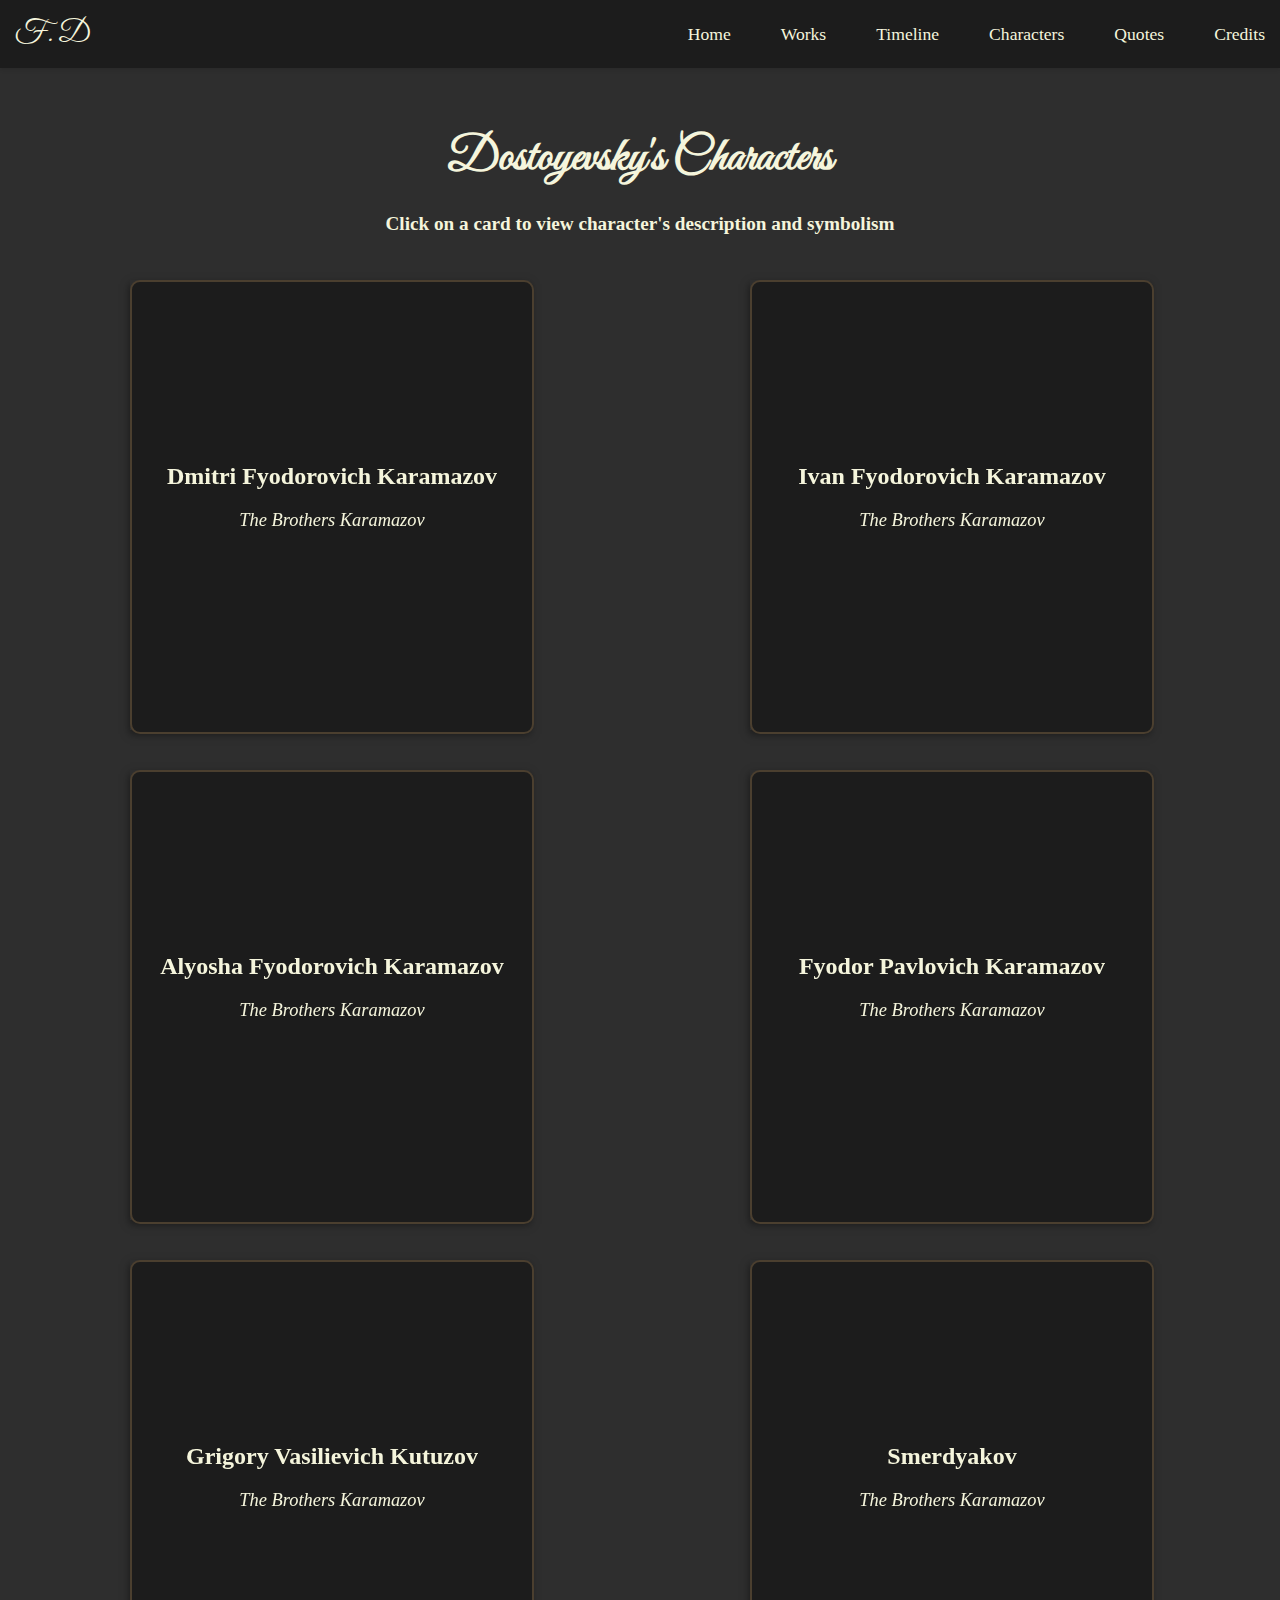
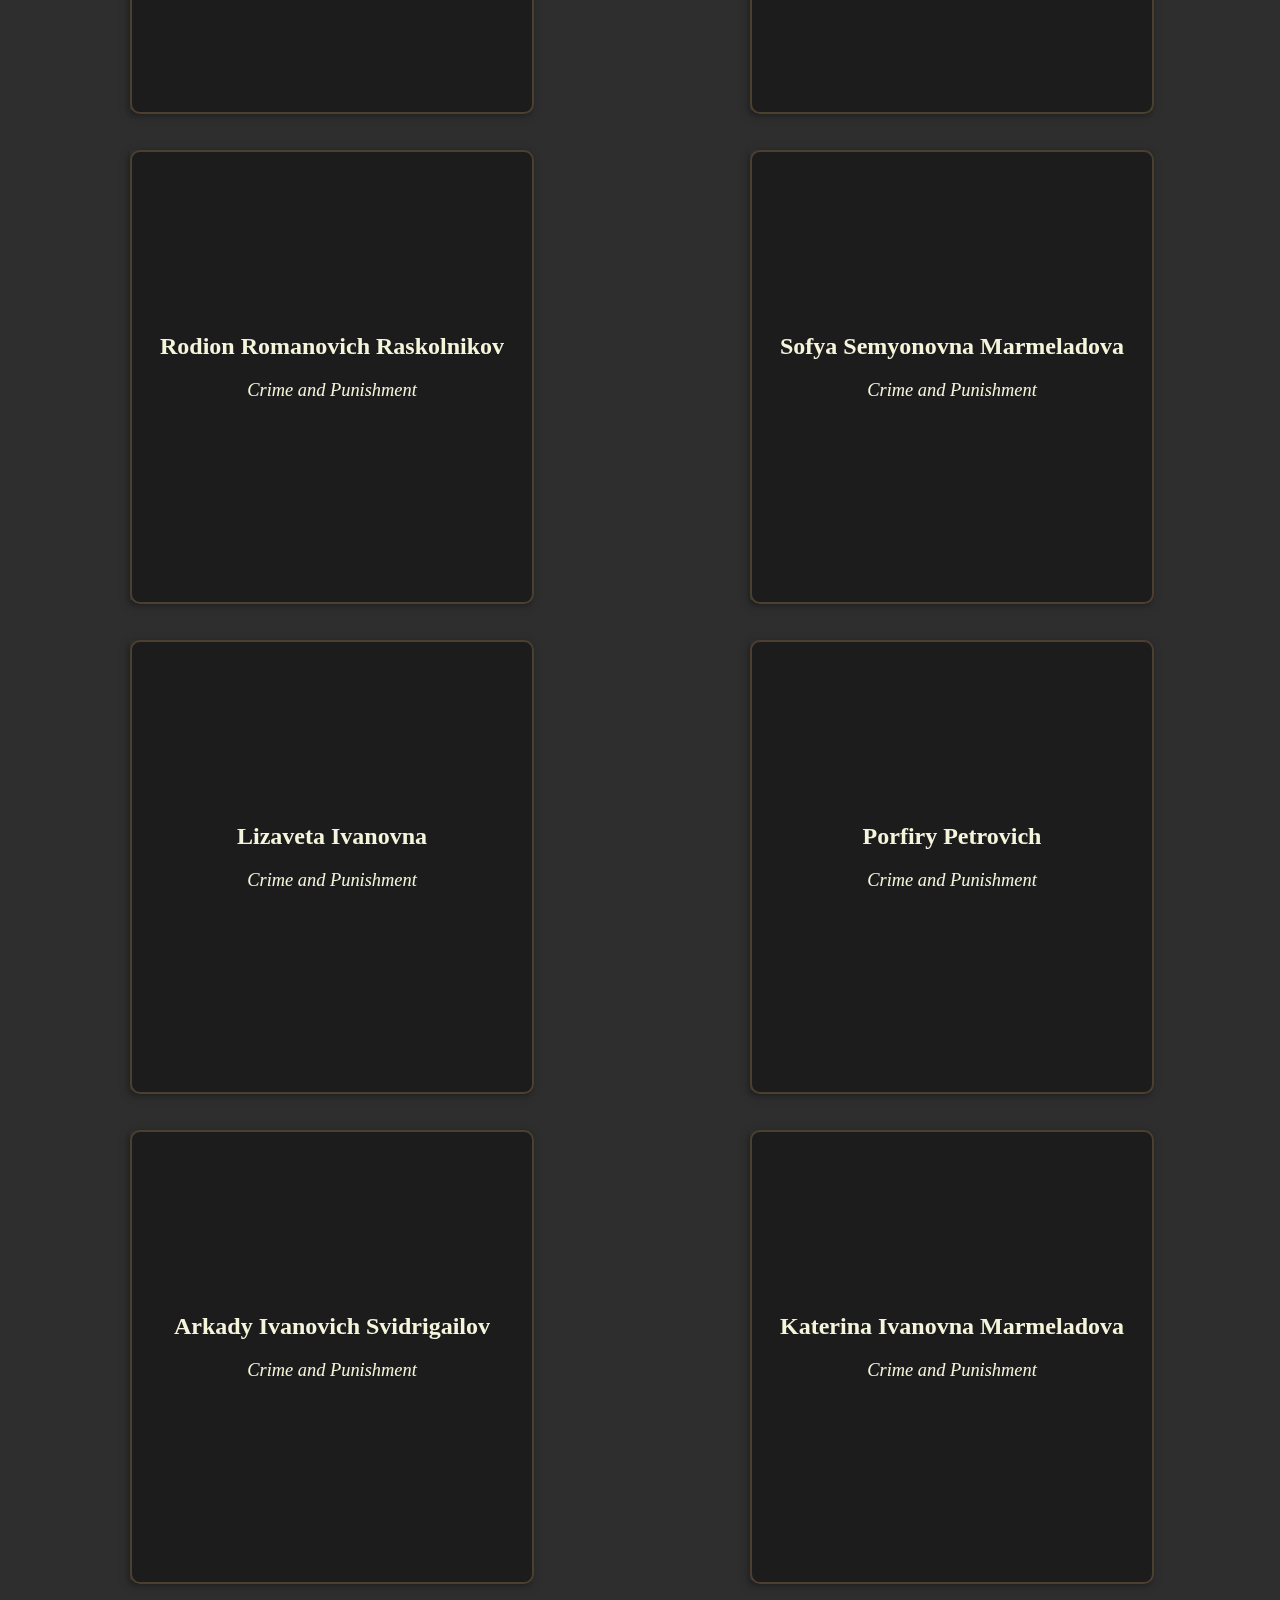
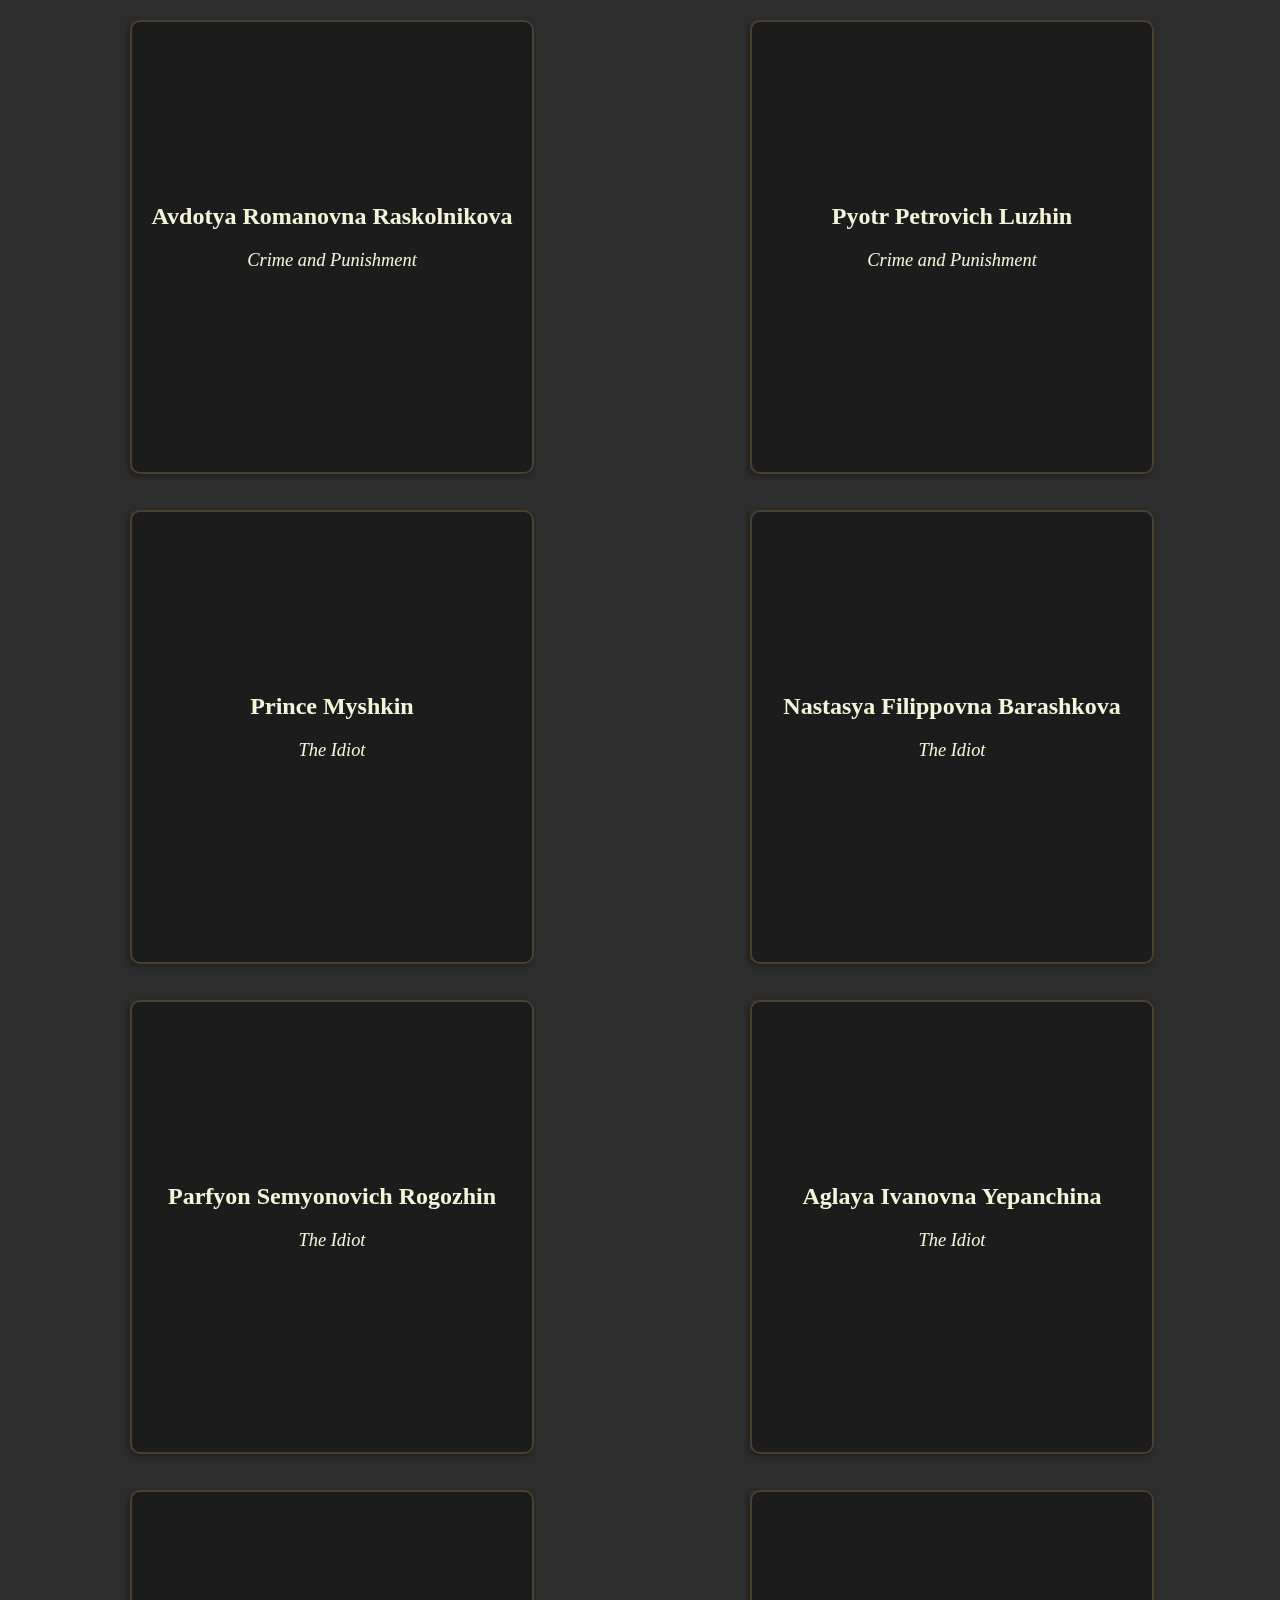
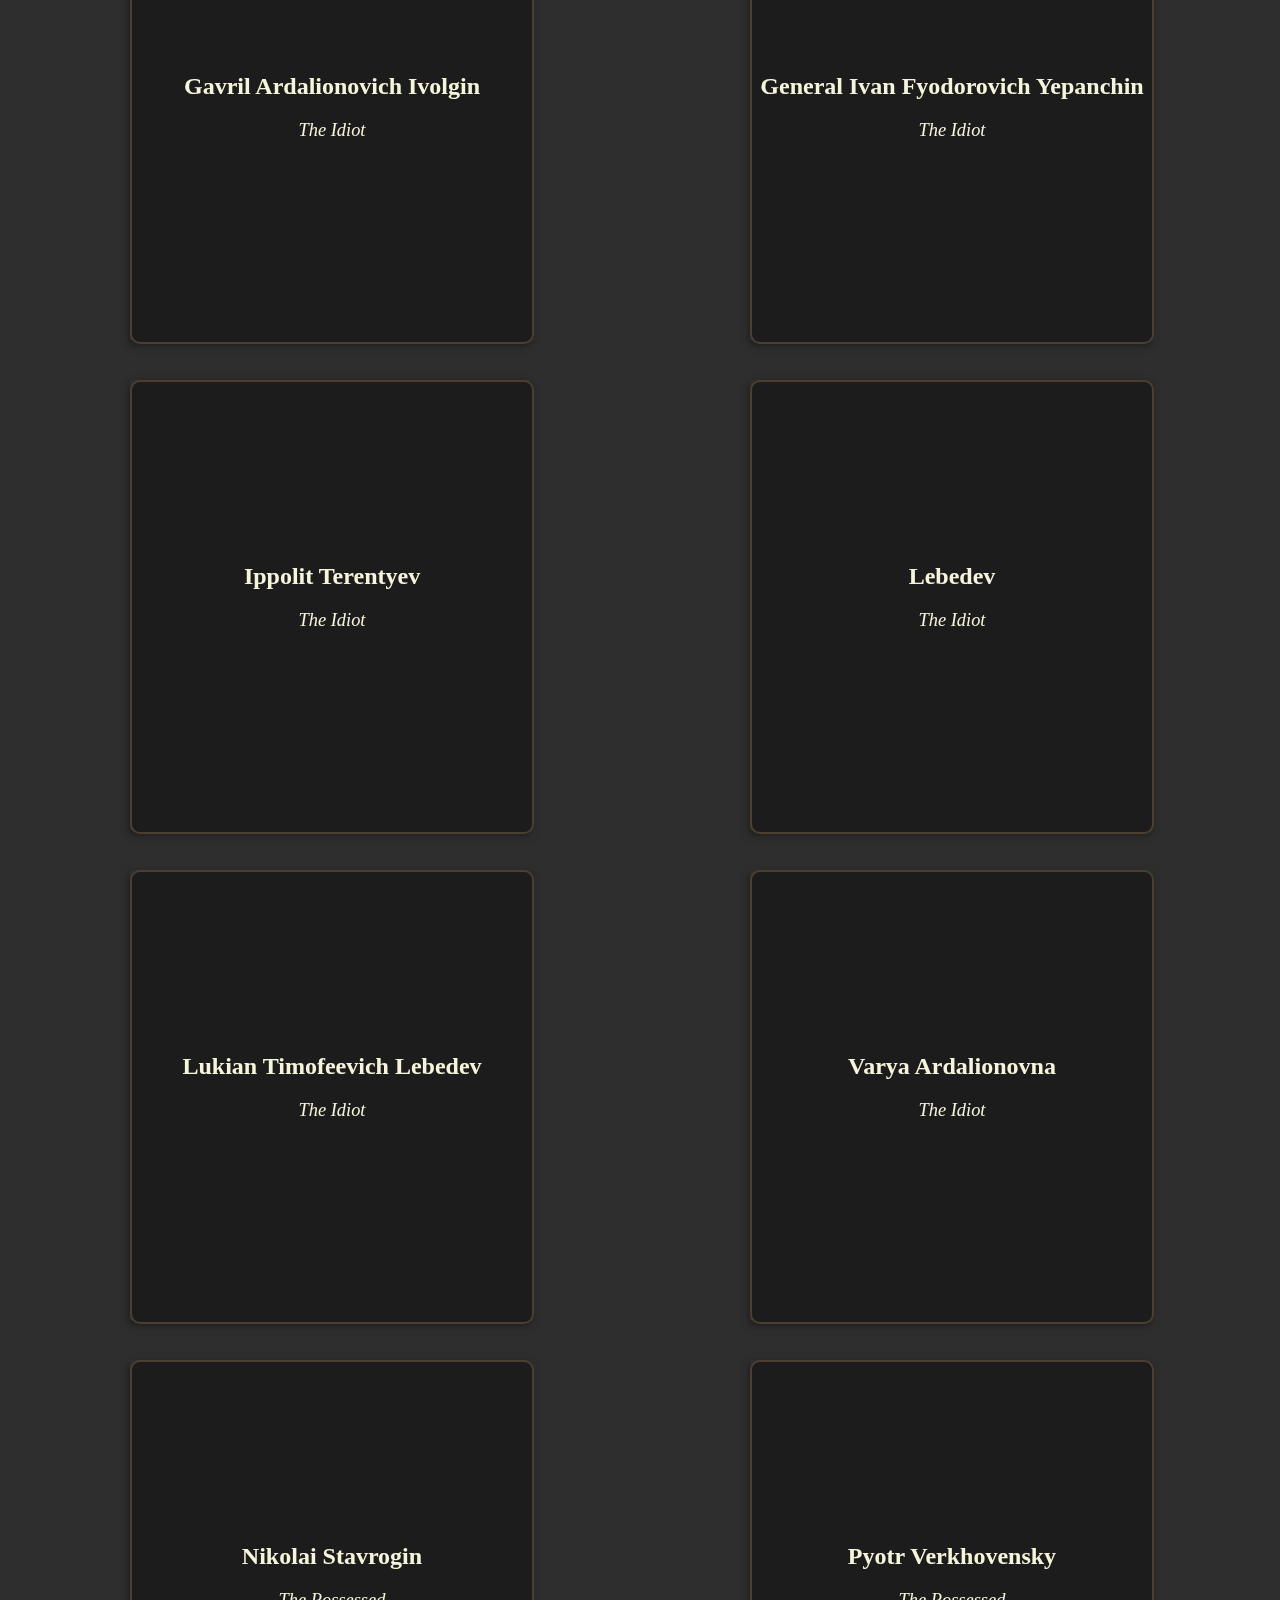
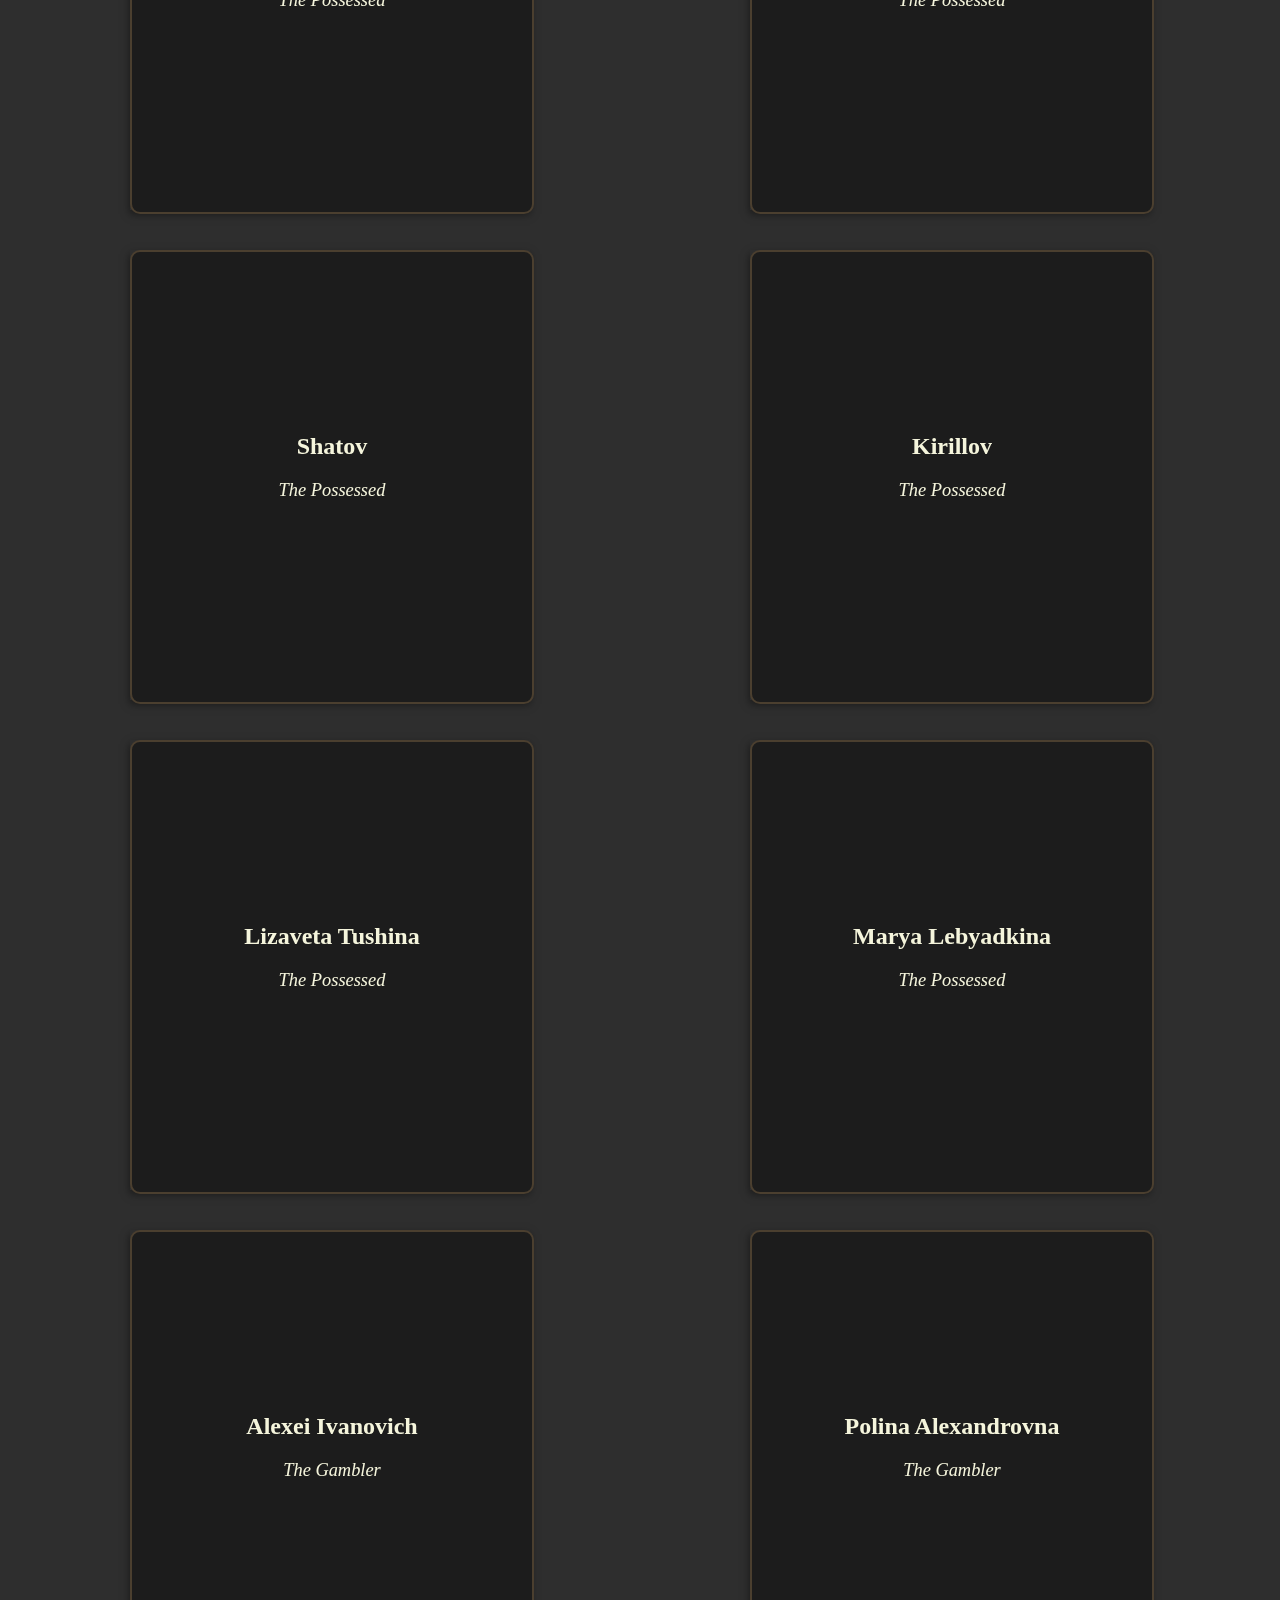
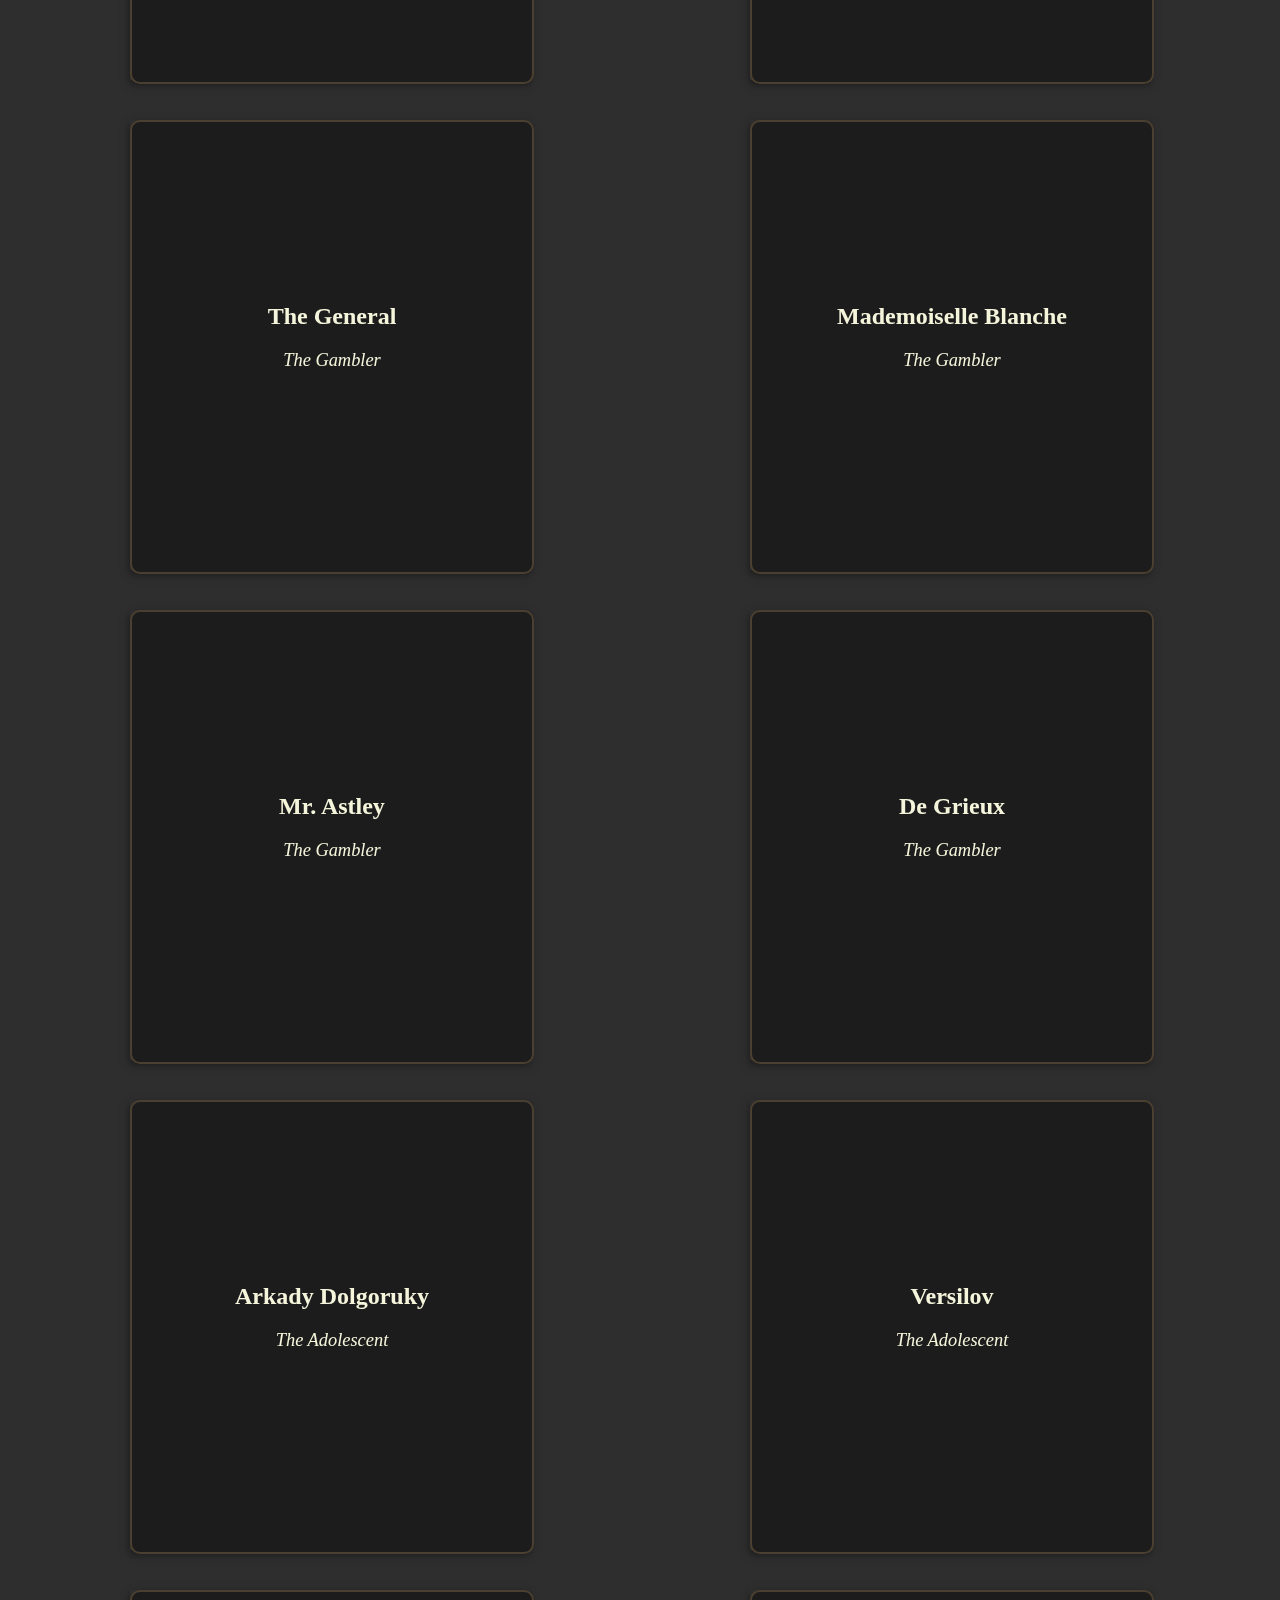
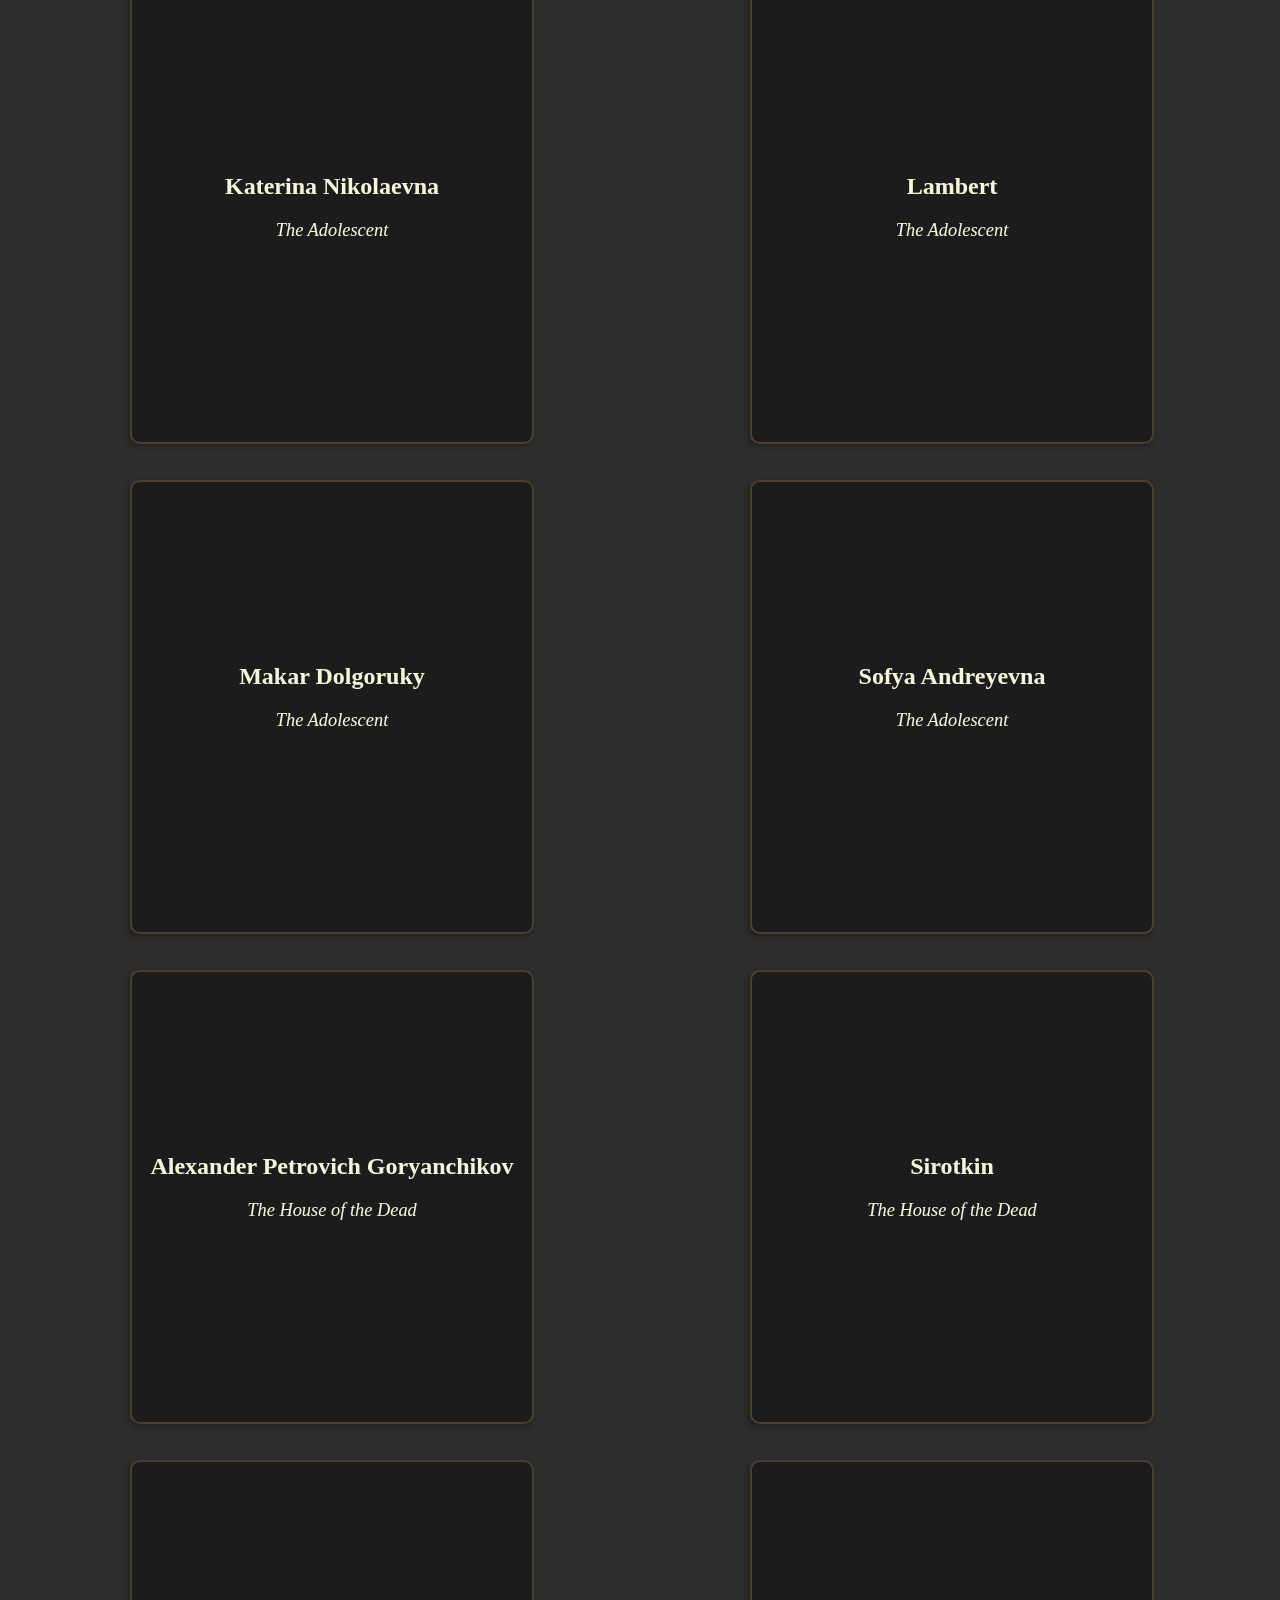
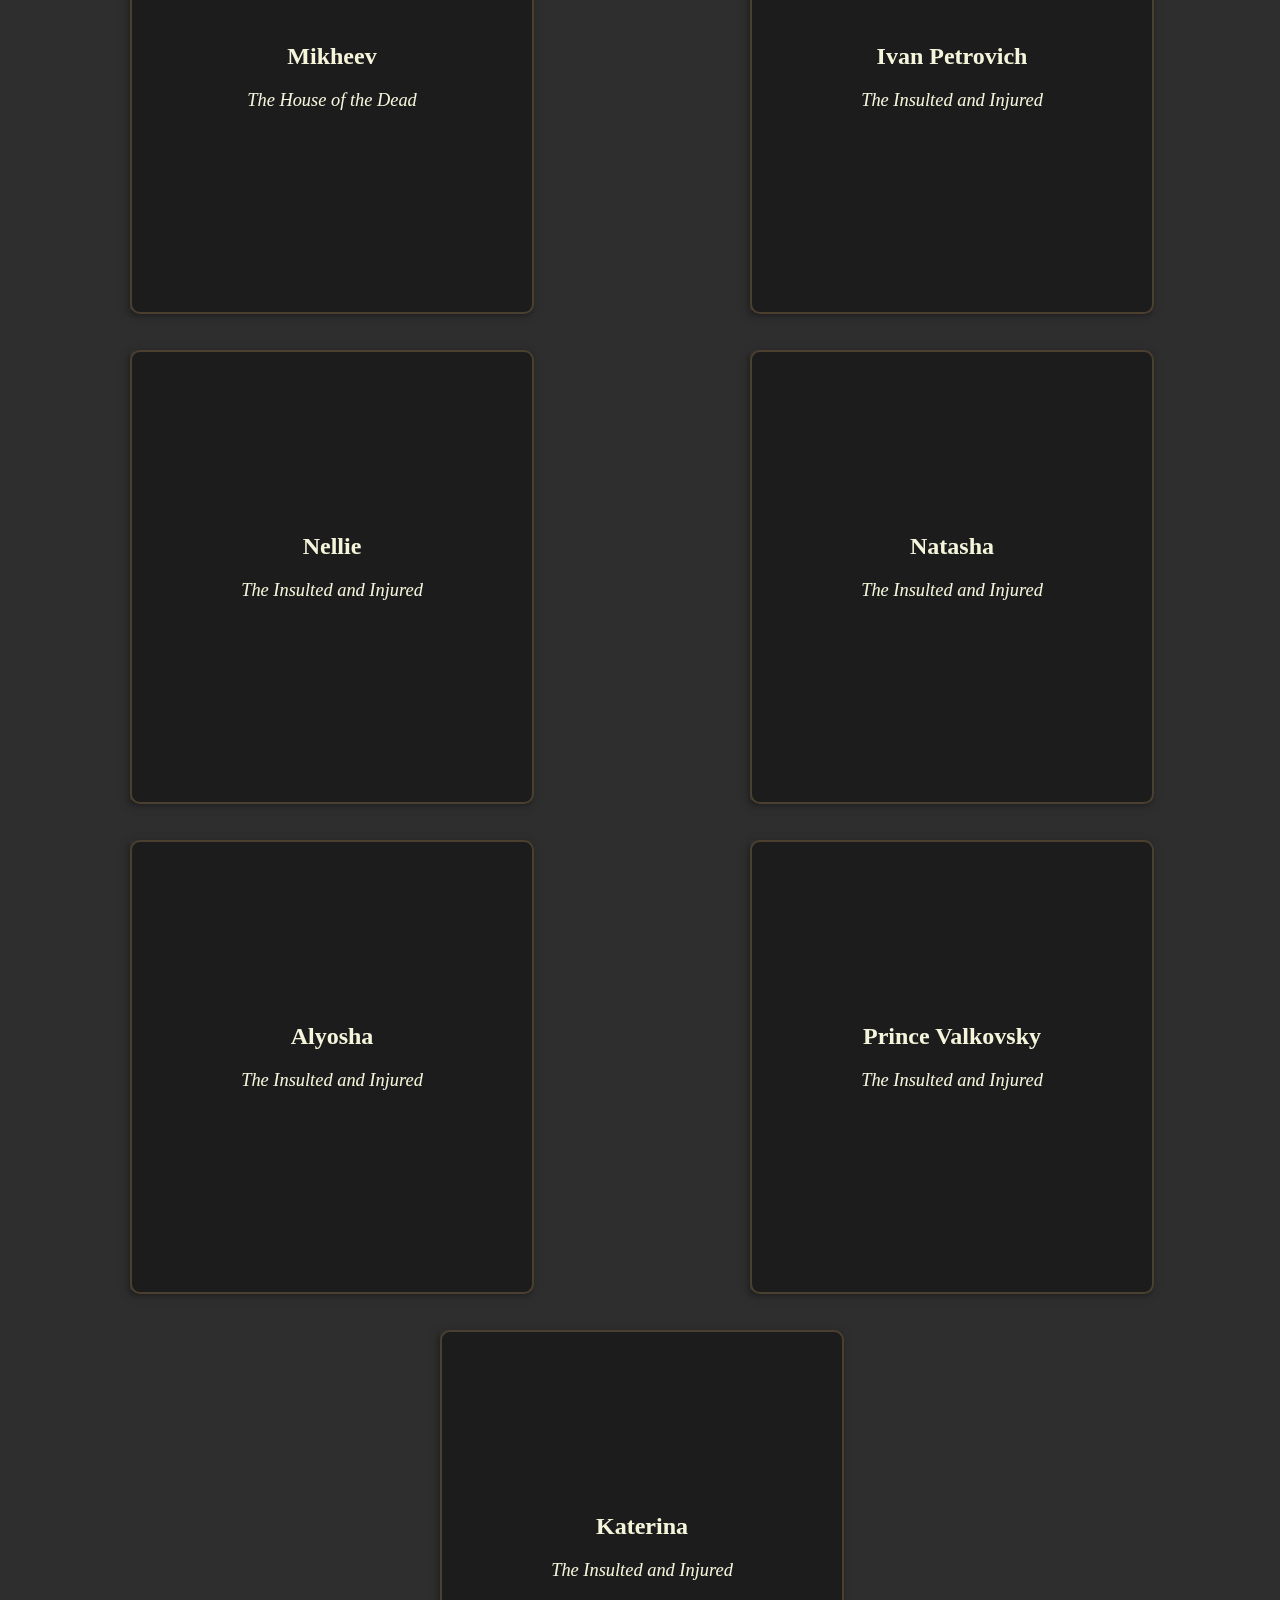
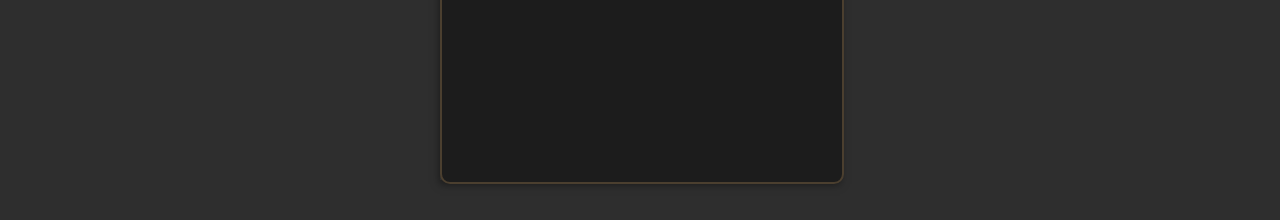
==== characters.html @ cb18327b "characters and credits added" ====
<!DOCTYPE html>
<html lang="en">
  <head>
    <meta charset="UTF-8" />
    <meta name="viewport" content="width=device-width, initial-scale=1.0" />
    <title>Dostoyevsky's Characters</title>
    <link rel="stylesheet" href="style.css" />
  </head>
  <body>
    <h1>Dostoyevsky's Characters</h1>
    <h4>Click on a card to view character's description and symbolism</h3>
    <div class="characters-container">

    </div>
    <script src="scripts/characters.js"></script>
    <script src="scripts/navbar.js"></script>
  </body>
</html>
---- style.css ----
/*============================INDEX============================*/
/*=============================================================*/
/*=============================================================*/
@import url('https://fonts.googleapis.com/css?family=Merriweather|Playfair+Display|Great+Vibes&display=swap');


:root {
  --background-color: #2E2E2E; 
  --text-color: #F5F5DC; 
  --header-background: #1C1C1C; 
  --link-color: #800000; 
  --link-hover-color: #DAA520;
  --border-color: #4B3F2F; 
}

body, h1, h2, h3, h4, h5, h6, p, ul {
  margin: 0;
  padding: 0;
  list-style: none;
}

body {
  font-family: 'Georgia', serif;
  background-color: var(--background-color);
  color: var(--text-color);
}

a {
  color: var(--link-color);
  text-decoration: none;
}

a:hover {
  color: var(--link-hover-color);
}

h1 {
  font-family: 'Great Vibes', cursive;
  font-size: 3em;
  padding: 60px 0 20px 0;
  text-align: center;
 

}

h3 {

  font-size: 1.7em;
  padding: 10px 0;
  text-align: center;
}


/*============================NAVBAR============================*/
/*=============================================================*/
/*=============================================================*/


.navbar {
  background-color: var(--header-background);
  color: var(--text-color);
  top: 0;
  left: 0;
  box-shadow: 0 2px 4px rgba(0, 0, 0, 0.1);
}

.container {
  display: flex;
  justify-content: space-between;
  align-items: left;
  padding: 0 20px;
  margin: 0 auto;
}

.logo {
  font-size: 1.9em;
  font-family: 'Great Vibes', cursive;
  color: var(--text-color);
  text-decoration: none;
}

nav {
  display: flex;
  align-items: center;
  justify-content: space-between;
  padding: 15px;
}

.nav-links {
  display: flex;
  padding-left: 50px;
  gap: 50px;
  font-size: 1.1em;
}

.nav-links a {
  color: var(--text-color);
  text-decoration: none;
  padding: 15px 0;
  transition: color 0.3s;
}

.nav-links a:hover {
  color: var(--link-hover-color);
}

.hamburger {
  display: none;
  cursor: pointer;
}

.bar {
  display: block;
  background-color: var(--text-color);
  width: 25px;
  height: 3px;
  border-radius: 5px;
  margin-bottom: 5px;
  transition: all ease-in-out 200ms;
}


@media screen and (max-width: 768px) {
  .hamburger {
    display: block;
  }
  .hamburger.active .bar:nth-child(2) {
    opacity: 0;
  }
  .hamburger.active .bar:nth-child(1) {
    transform: translateY(8px) rotate(45deg);
  }
  .hamburger.active .bar:nth-child(3) {
    transform: translateY(-8px) rotate(-45deg);
  }
  .nav-links {
    position: fixed;
    z-index: 12;
    flex-direction: column;
    width: 100%;
    top: 50px;
    left: -100%;
    text-align: center;
    transition: all ease-in-out 200ms;
  }
  .nav-links {
    margin: 15px 0;
  }
  .nav-links.active {
    left: 0;
    background-color: var(--header-background);
    z-index: 12;
  }
  .navbar.active{
    position: fixed;
    left: 0;
    right: 0;
    top: 0;
    justify-content: space-between;
    display: flex;
    
    z-index: 12;
 
  }
}

/*============================INTRO============================*/
/*=============================================================*/
/*=============================================================*/
.intro {
  display: flex;
 
}

.intro-item{
  margin: 0 auto;
  padding: 20px;
 display: flex;
  justify-content: center;
  align-items: flex-start;
  
}

/*text should start with the beginning of the image */
.intro-text p{
  font-family: 'Merriweather', serif;
  font-size: 1.1em;
  padding: 20px;
    
}

.intro-image{

  padding: 20px;
  border-radius: 50%;
}

.vintage-button {
  display: inline-block;
  padding: 10px 20px;
  margin: 10px 5px;
  font-size: 1rem;
  text-align: center;
  text-decoration: none;
  color: var(--text-color);
  background-color: var(--link-color);
  border: 2px solid var(--border-color);
  border-radius: 5px;
  transition: background-color 0.3s ease, color 0.3s ease;
  box-shadow: inset 0 0 0 1px var(--text-color);
  
}

.vintage-button:hover {
  background-color: var(--link-hover-color);
  color: var(--background-color);
}

.link-buttons {
  display: flex;
  justify-content: space-between;
  margin: 20px;
  

}
@media screen and (max-width: 798px) {
  .intro-item {
    flex-direction: column;
    align-items: center;
  }
  .intro-image {
    max-width: 100%;
    padding: 10px;
  }
  .intro-text {
    max-width: 100%;
    padding: 10px;
  }
  .link-buttons {
    justify-content: center;
  }
}
/*============================QUOTES============================*/
/*=============================================================*/
/*=============================================================*/


#quotes-container {
  display: flex;
  flex-wrap: wrap;
  justify-content: space-around;
  padding: 20px;
}

.quote-card {
  background-color: var(--header-background);
  border: 2px solid var(--border-color);
  border-radius: 10px;
  padding: 20px;
  margin: 10px;
  width: 45%;
  box-shadow: 0 4px 8px rgba(0, 0, 0, 0.2);
  transition: transform 0.3s;
}

.quote-card:hover {
  transform: scale(1.05);
}
.quote-tooltip {
  visibility: hidden;
  background-color: var(--text-color);
  color: var(--background-color);
  text-align: center;
  border-radius: 5px;
  padding: 5px;
  position: absolute;
  z-index: 1;
  bottom: 110%; 
  left: 50%;
  transform: translateX(-50%);
  opacity: 0;
  transition: opacity 0.3s;
}


.quote-card p {
  margin: 0;
  line-height: 1.5;
}

.quote {
  font-size: 1.2em;
  font-style: italic;
  margin-bottom: 10px;
}

.character,
.book {
  text-align: right;
  font-size: 0.9em;
  color: var(--link-hover-color);
}

.book {
  margin-top: 5px;
}

@media (max-width: 768px) {
  .quote-card {
      width: 90%;
  }
}


/*============================TIMELINE============================*/
/*=============================================================*/
/*=============================================================*/



.timeline-container {
  display: flex;
  flex-direction: column;
  align-items: center;
  margin-top: 20px;
}

.timeline {
  display: flex;
  align-items: center;
  justify-content: space-between;
  width: 80%;
  height: 100px;
  position: relative;
}

.timeline::before {
  content: '';
  position: absolute;
  top: 50%;
  left: 0;
  width: 100%;
  height: 2px;
  background-color: var(--border-color);
  transform: translateY(-50%);
}

.circle {
  position: relative;
  width: 20px;
  height: 20px;
  background-color: var(--circle-color);
  border: 2px solid var(--border-color);
  border-radius: 50%;
  cursor: pointer;
  transition: background-color 0.3s;
}

.circle:hover {
  background-color: var(--link-hover-color);
}

.circle.selected {
  background-color: var(--link-color);
}

.tooltip {
  visibility: hidden;
  background-color: var(--background-color);
  color: var(--text-color);
  text-align: center;
  border-radius: 5px;
  padding: 5px;
  position: absolute;
  z-index: 1;
  bottom: 125%;
  left: 50%;
  transform: translateX(-50%);
  opacity: 0;
  transition: opacity 0.3s;
}

.circle:hover .tooltip {
  visibility: visible;
  opacity: 1;
}

.info-container {
  margin-top: 20px;
  width: 80%;
  padding: 20px;
  background-color: var(--header-background);
  border: 2px solid var(--border-color);
  border-radius: 10px;
  text-align: center;
  box-shadow: 0 4px 8px rgba(0, 0, 0, 0.2);
}

#info {
  margin: 0;
  font-size: 1.2em;
  line-height: 1.5em;
}

/*============================CHARACTERS============================*/
/*=============================================================*/
/*=============================================================*/
.characters-container {
  display: flex;
  flex-wrap: wrap;
  justify-content: space-around;
  padding: 20px;
}

.card-container {
  perspective: 1000px;
}

.card {
  width: 400px;
  height: 450px;
  margin: 20px;
  position: relative;
  transform-style: preserve-3d;
  transition: transform 0.8s;
  box-shadow: 0 4px 8px rgba(0, 0, 0, 0.5);
  cursor: pointer;
}

.card.is-flipped {
  transform: rotateY(180deg);
}

.card-front,
.card-back {
  position: absolute;
  width: 100%;
  height: 100%;
  backface-visibility: hidden;
  display: flex;
  justify-content: center;
  align-items: center;
  text-align: center;
  border-radius: 10px;
  flex-direction: column;
  border: 2px solid var(--border-color);
}
.card-front p,
.card-back p {
  font-size: 1.15em;
  padding: 20px;
  text-align: center;
}

.card-front {
  background-color: var(--header-background);
}

.card-back {
  background-color: var(--background-color);
  transform: rotateY(180deg);
}
h4{
  font-size: 1.2em;
  padding: 5px;
  text-align: center;
}

/*============================CREDITS============================*/
/*=============================================================*/
/*=============================================================*/

.credits-container {
  padding: 20px;
  max-width: 800px;
  margin: auto;
}

.credits-container section {
  background: var(--header-background);
  padding: 20px;
  margin-bottom: 20px;
  border-radius: 10px;
  box-shadow: 0 4px 8px rgba(0, 0, 0, 0.1);
}

.credits-container h2 {
  border-bottom: 2px solid var(--border-color);
  padding-bottom: 10px;
  margin-bottom: 15px;
}

.credits-container p, .credits-container ul {
  margin: 0 0 15px;
}

.credits-container ul {
  list-style-type: disc;
  padding-left: 20px;
}


.credits-container a {
  color: var(--text-color);
  text-decoration: none;

}

.Btn {
  border: none;
  border-radius: 50%;
  width: 45px;
  height: 45px;
  display: flex;
  align-items: center;
  justify-content: center;
  transition-duration: .4s;
  cursor: pointer;
  background-color: rgb(31, 31, 31);
  overflow: hidden;
  margin-top: 10px;
}

.svgIcon {
  transition-duration: .3s;
}

.svgIcon path {
  fill: white;
}

.text {
  position: absolute;
  color: rgb(255, 255, 255);
  width: 120px;

  opacity: 0;
  transition-duration: .4s;
}

.Btn:hover {
  width: 110px;
  transition-duration: .4s;
  border-radius: 30px;
}

.Btn:hover .text {
  opacity: 1;
  transition-duration: .4s;
}

.Btn:hover .svgIcon {
  opacity: 0;
  transition-duration: .3s;
}
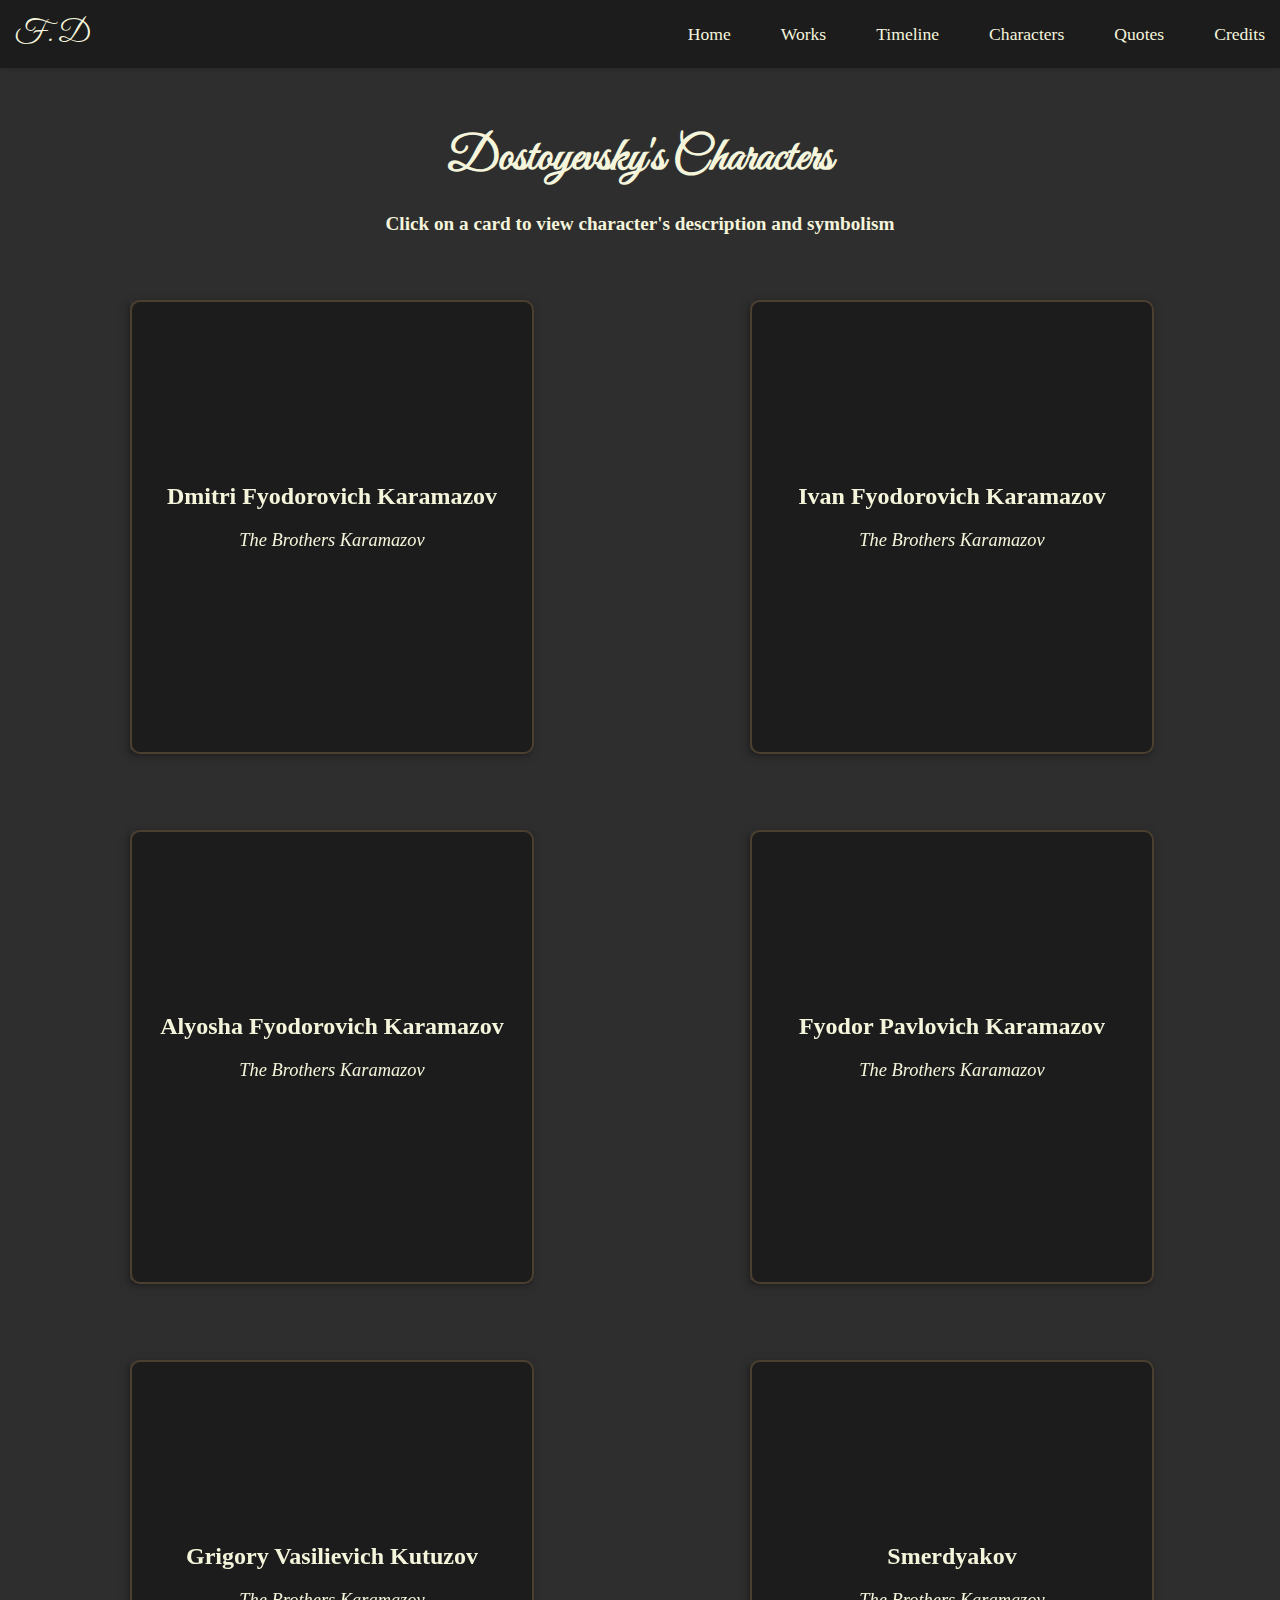
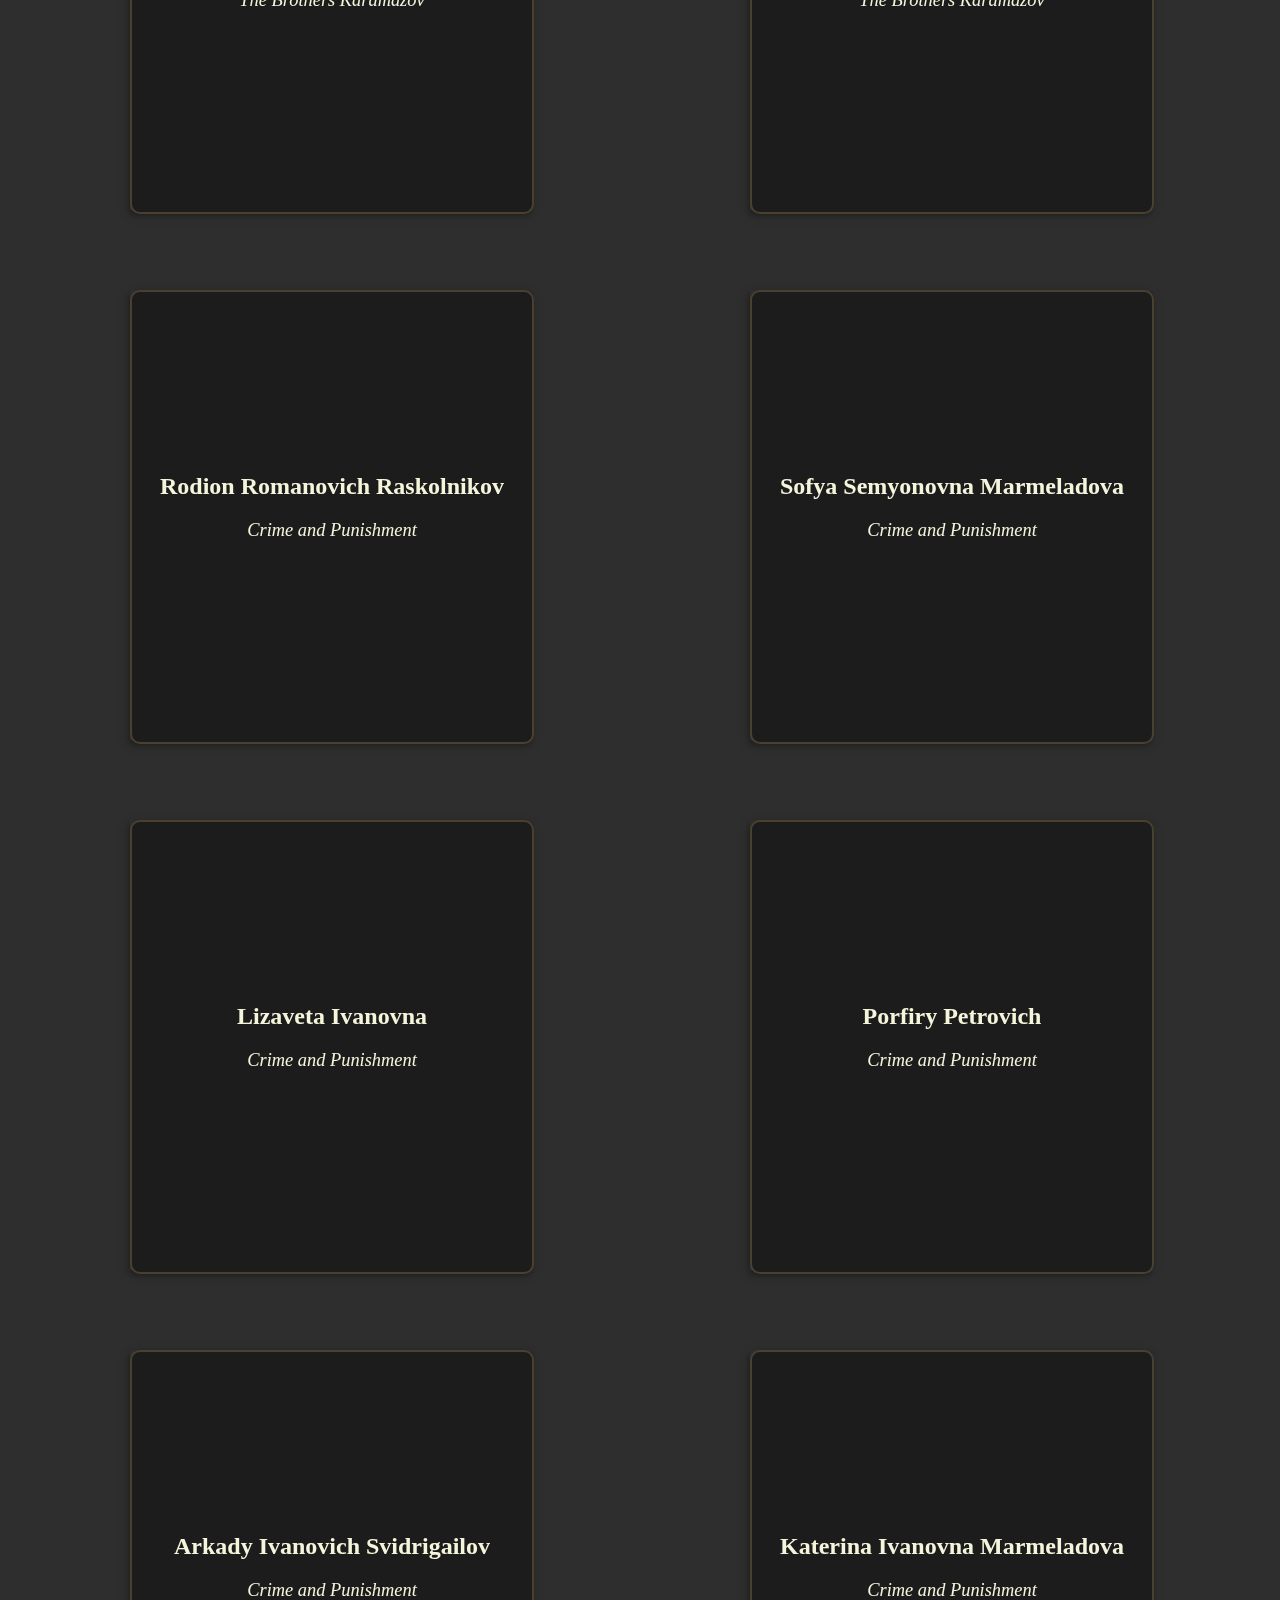
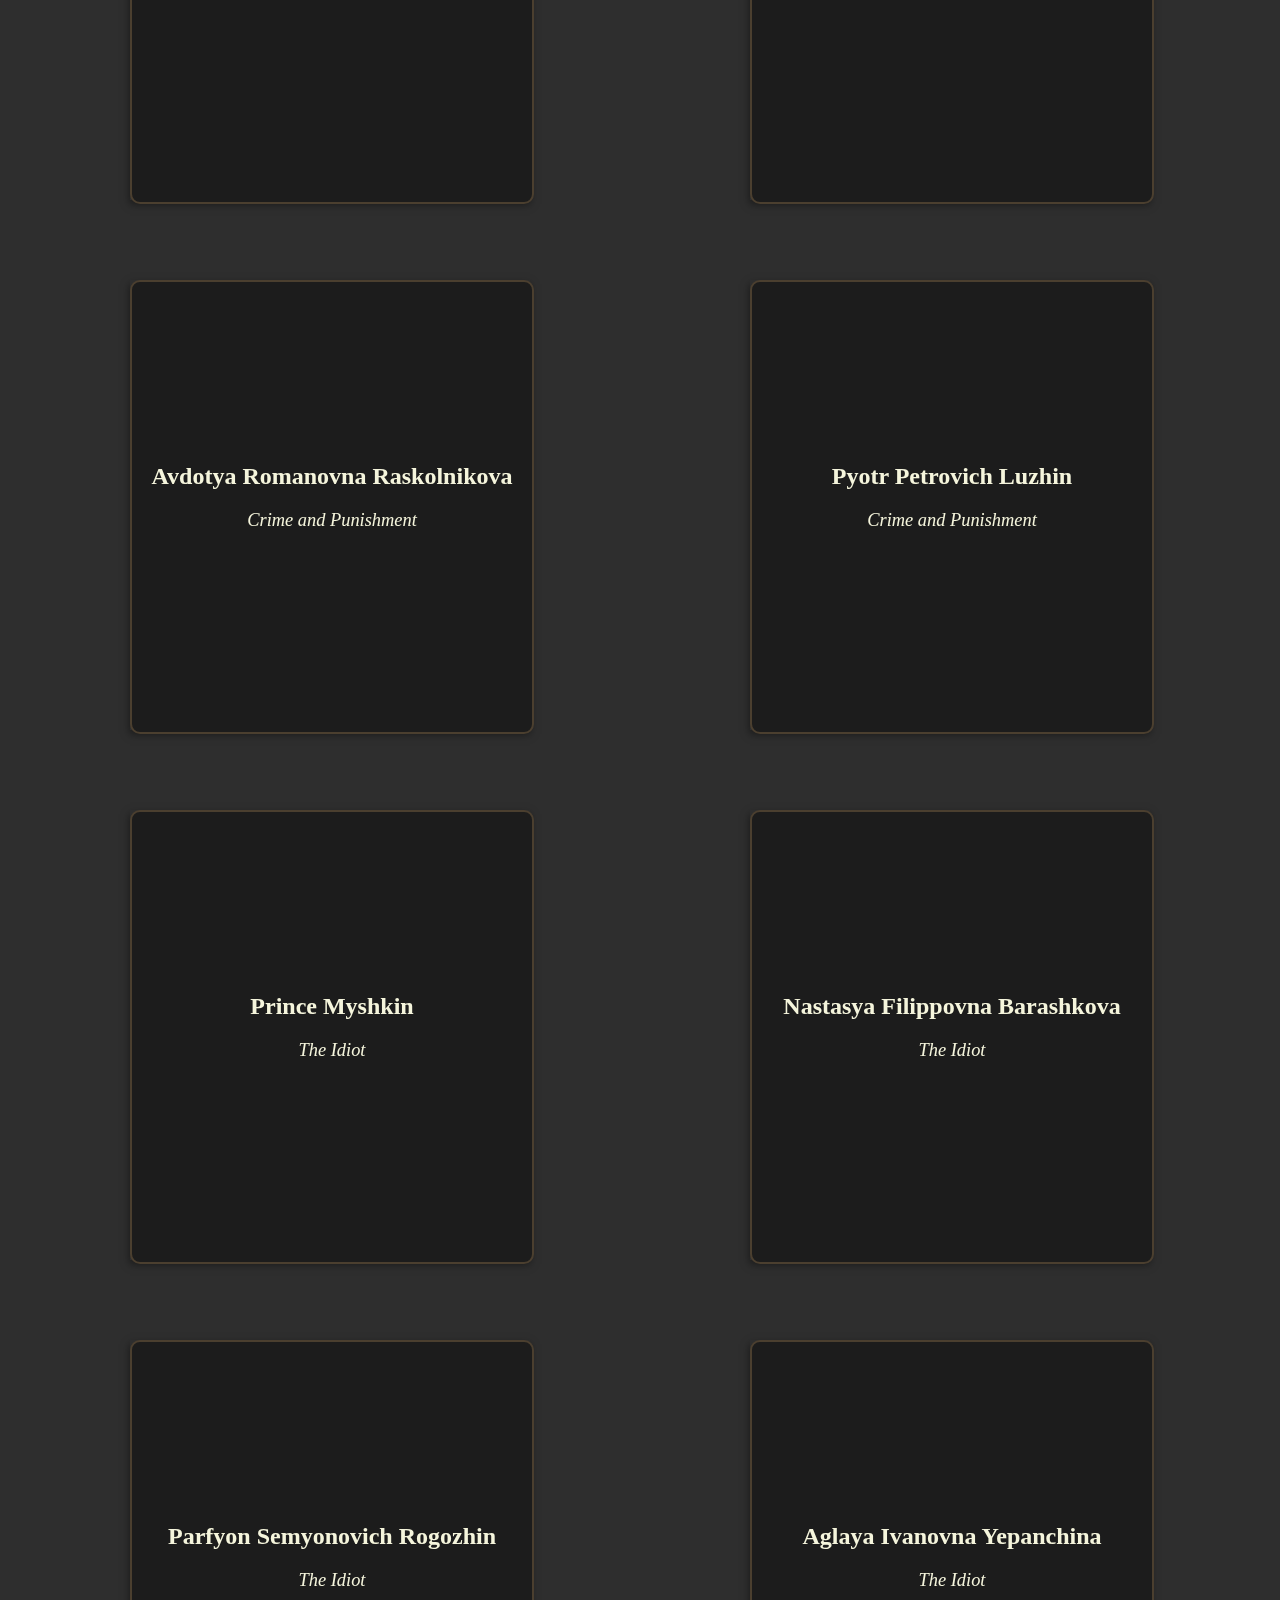
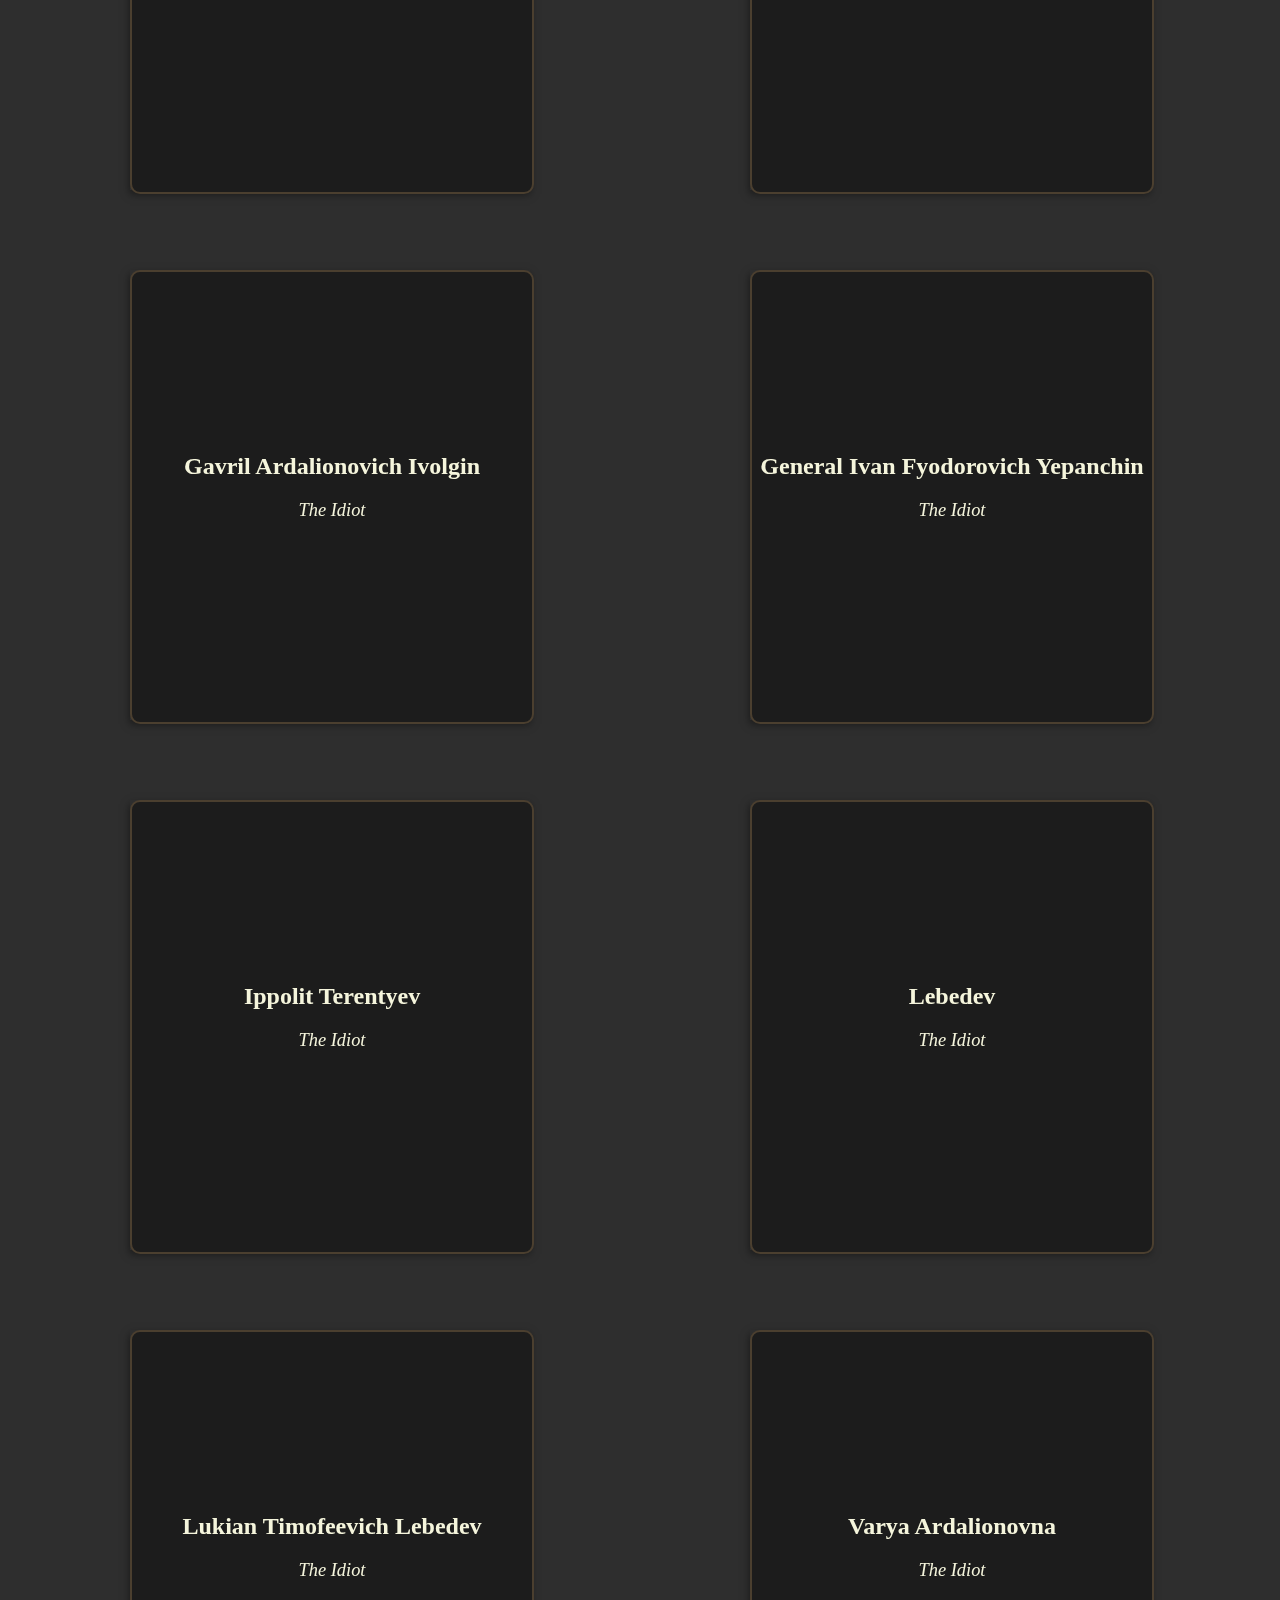
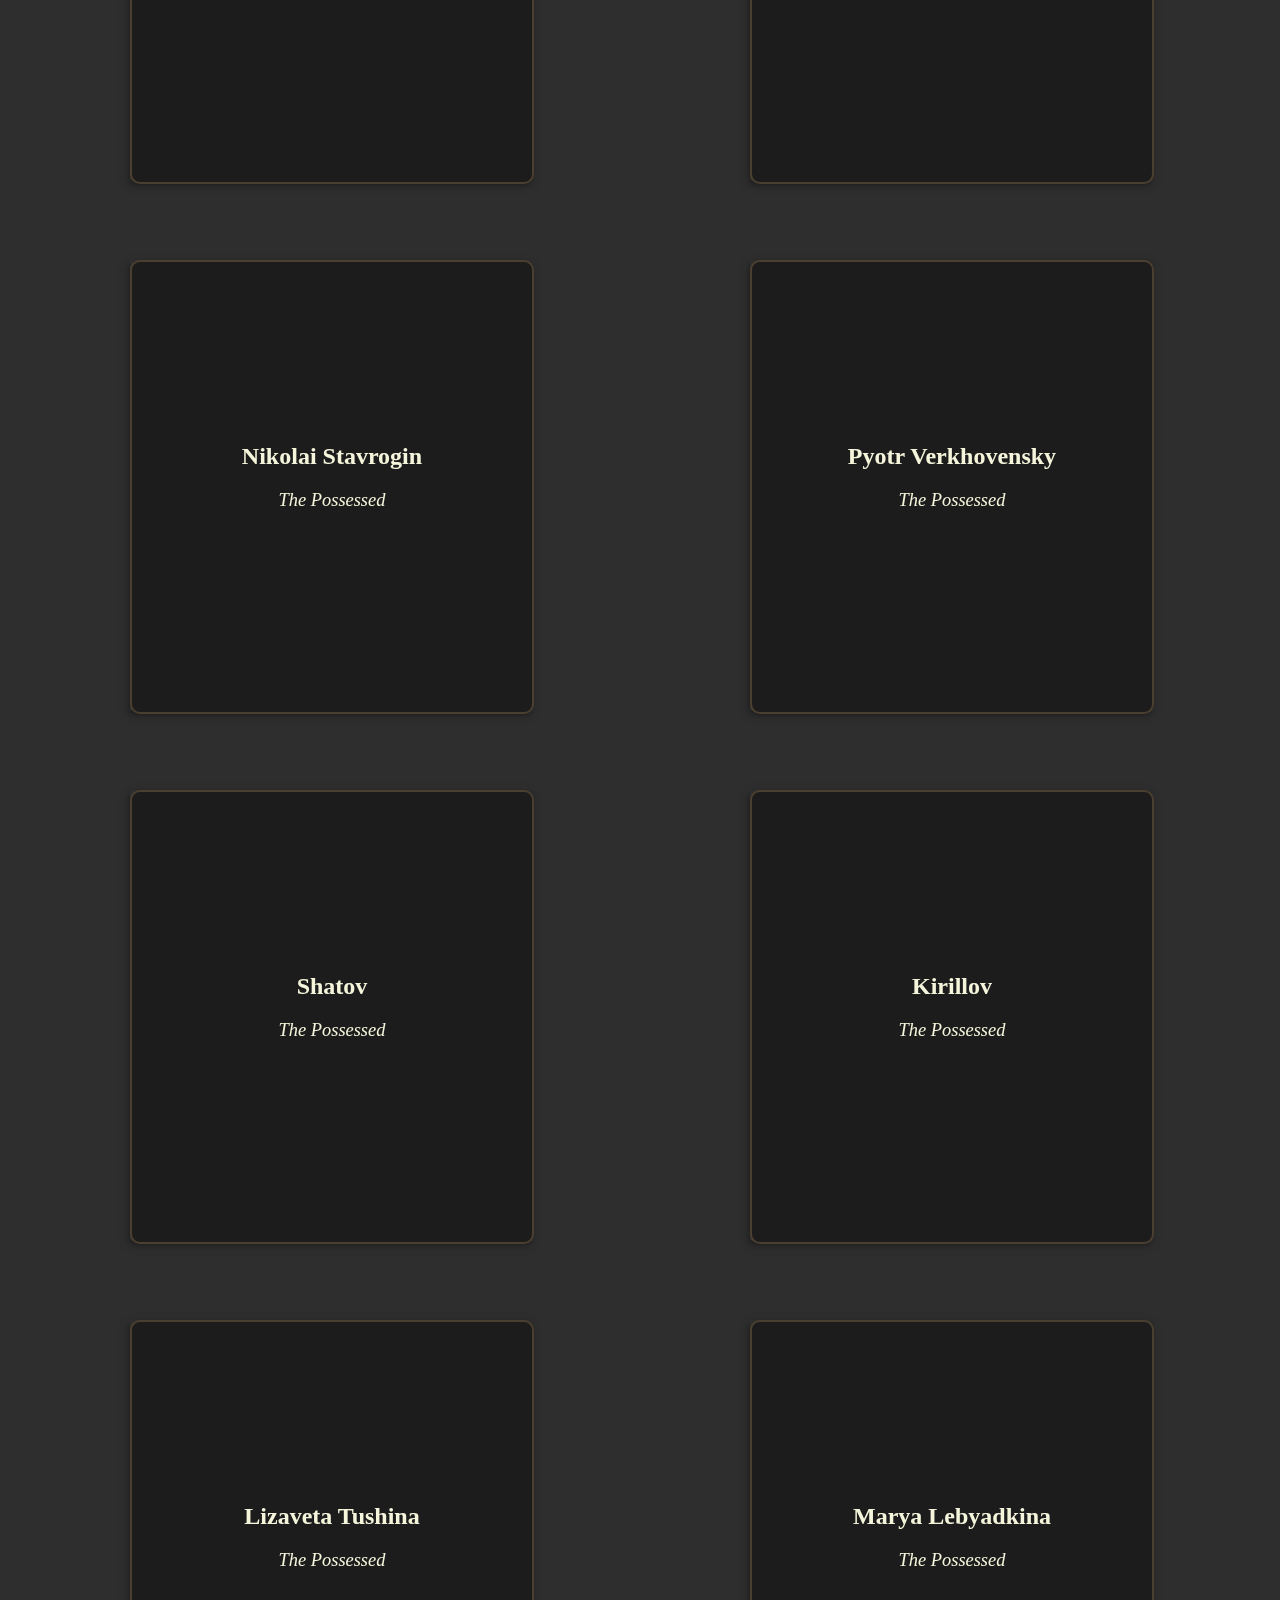
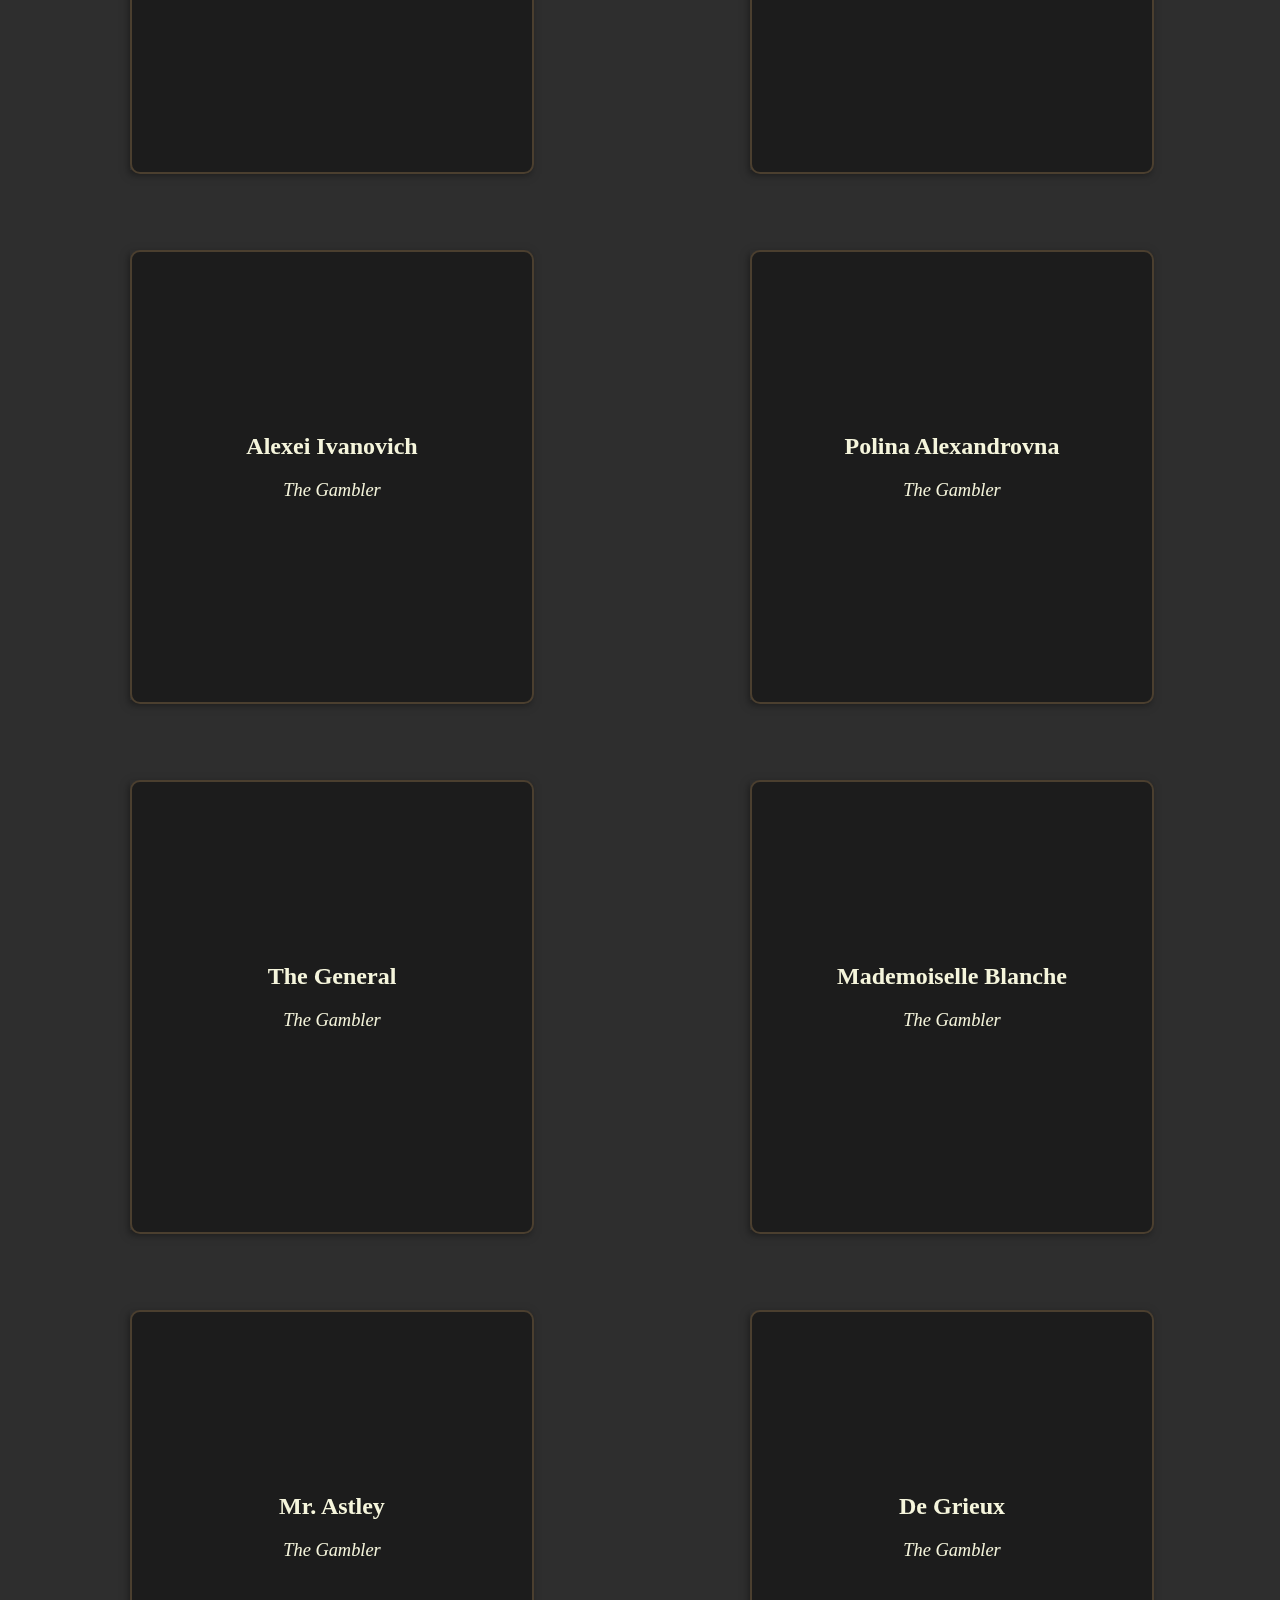
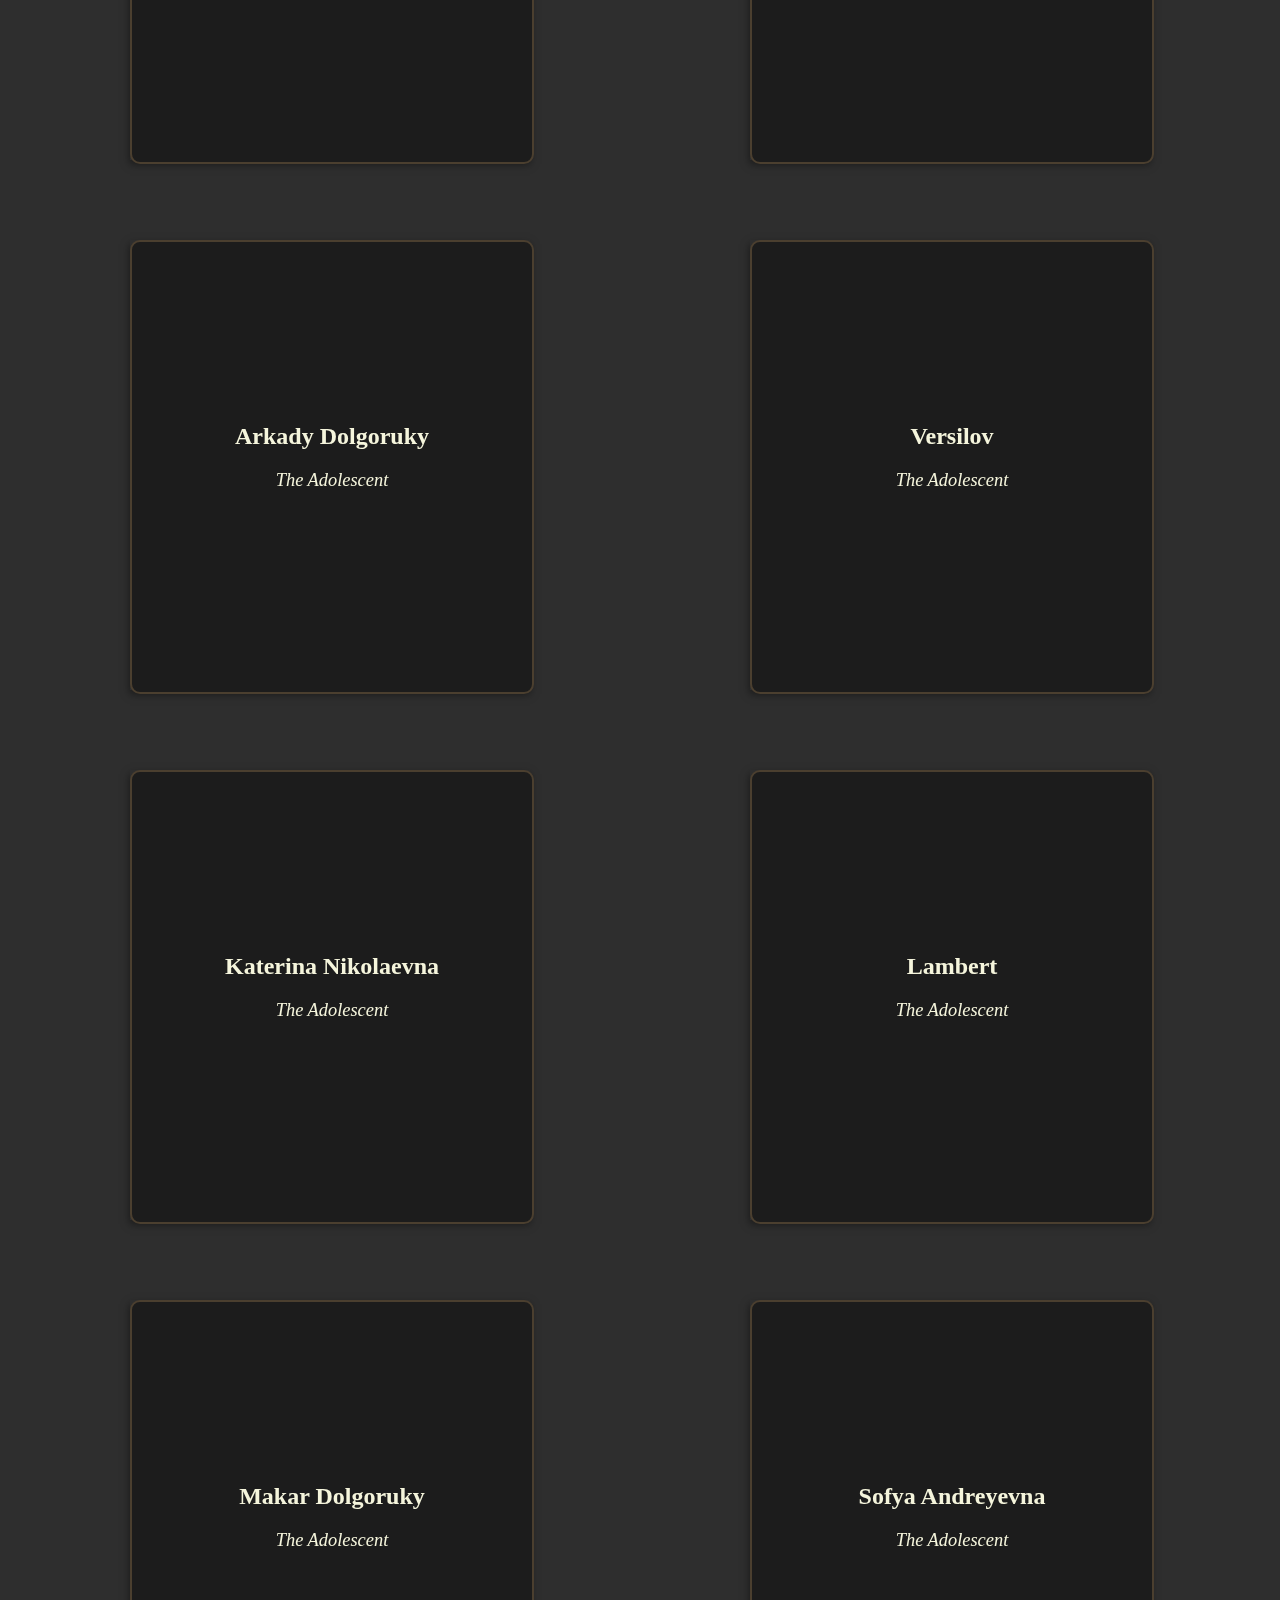
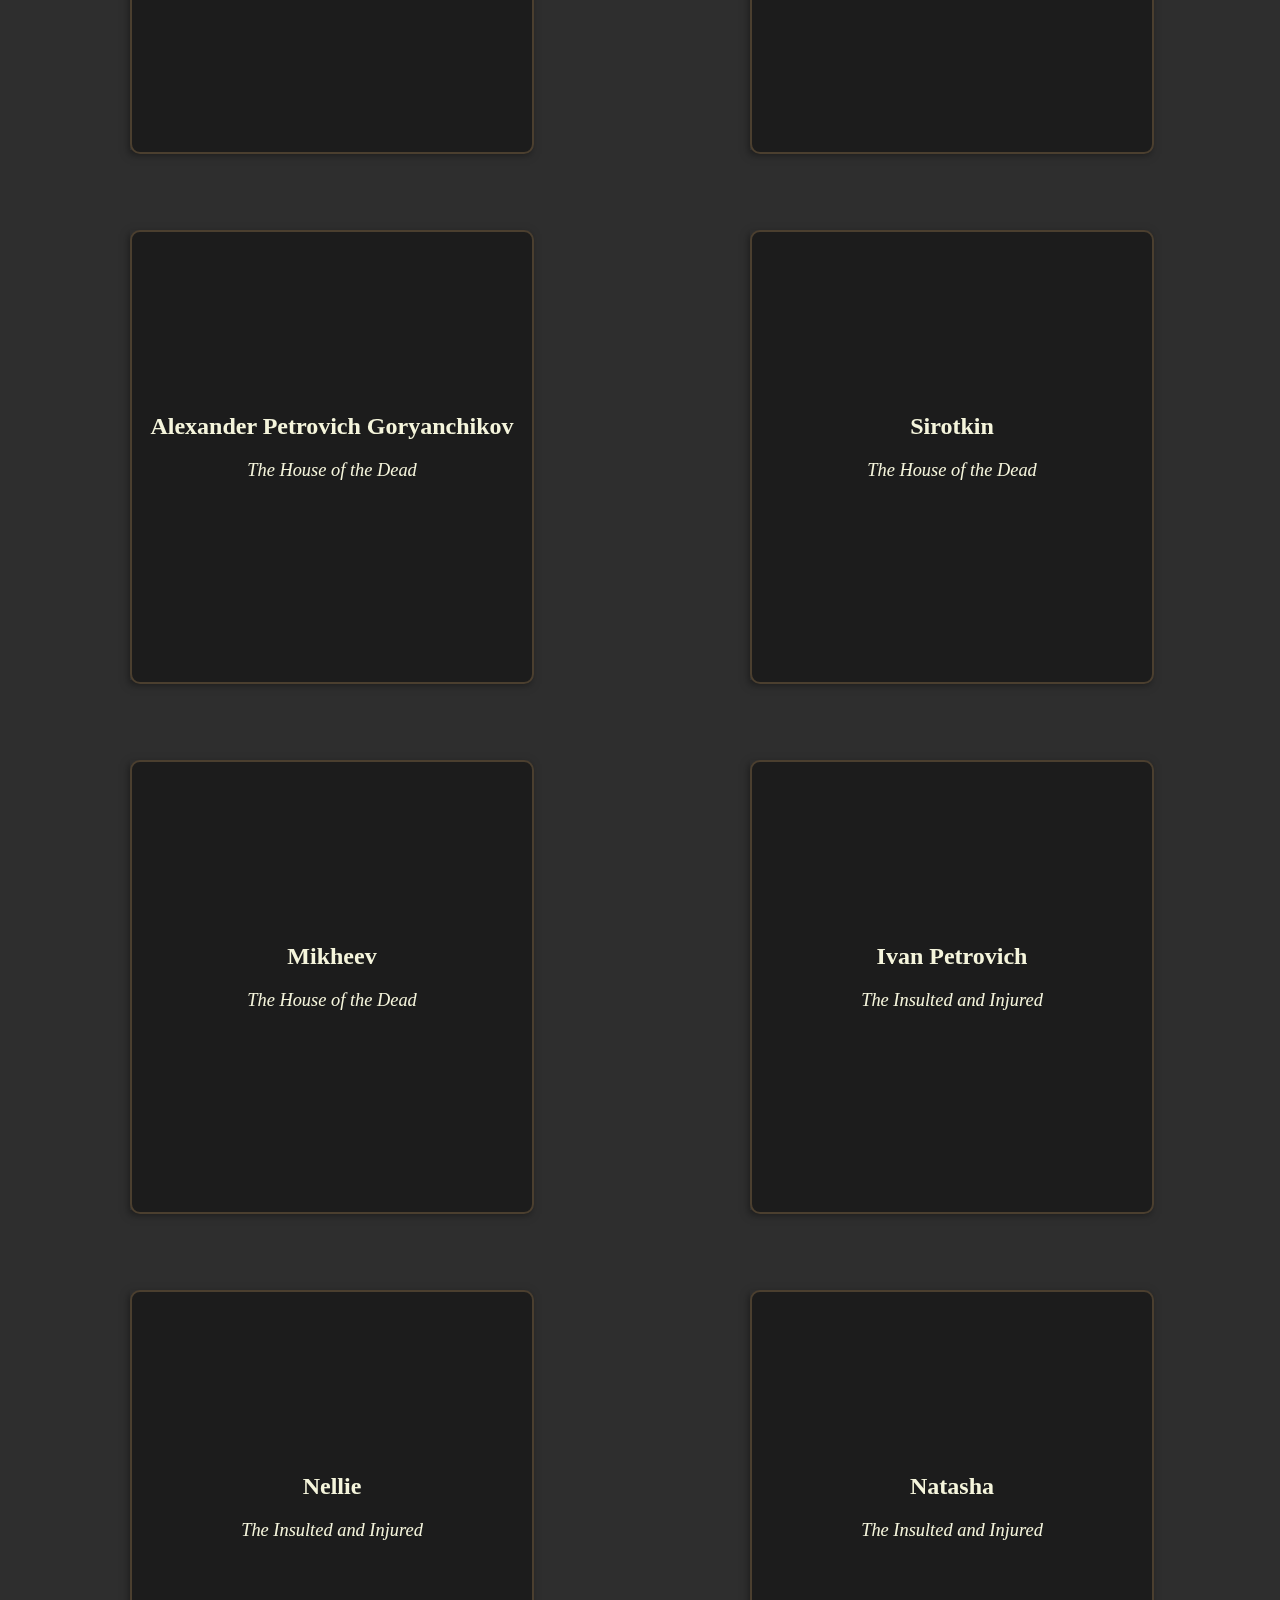
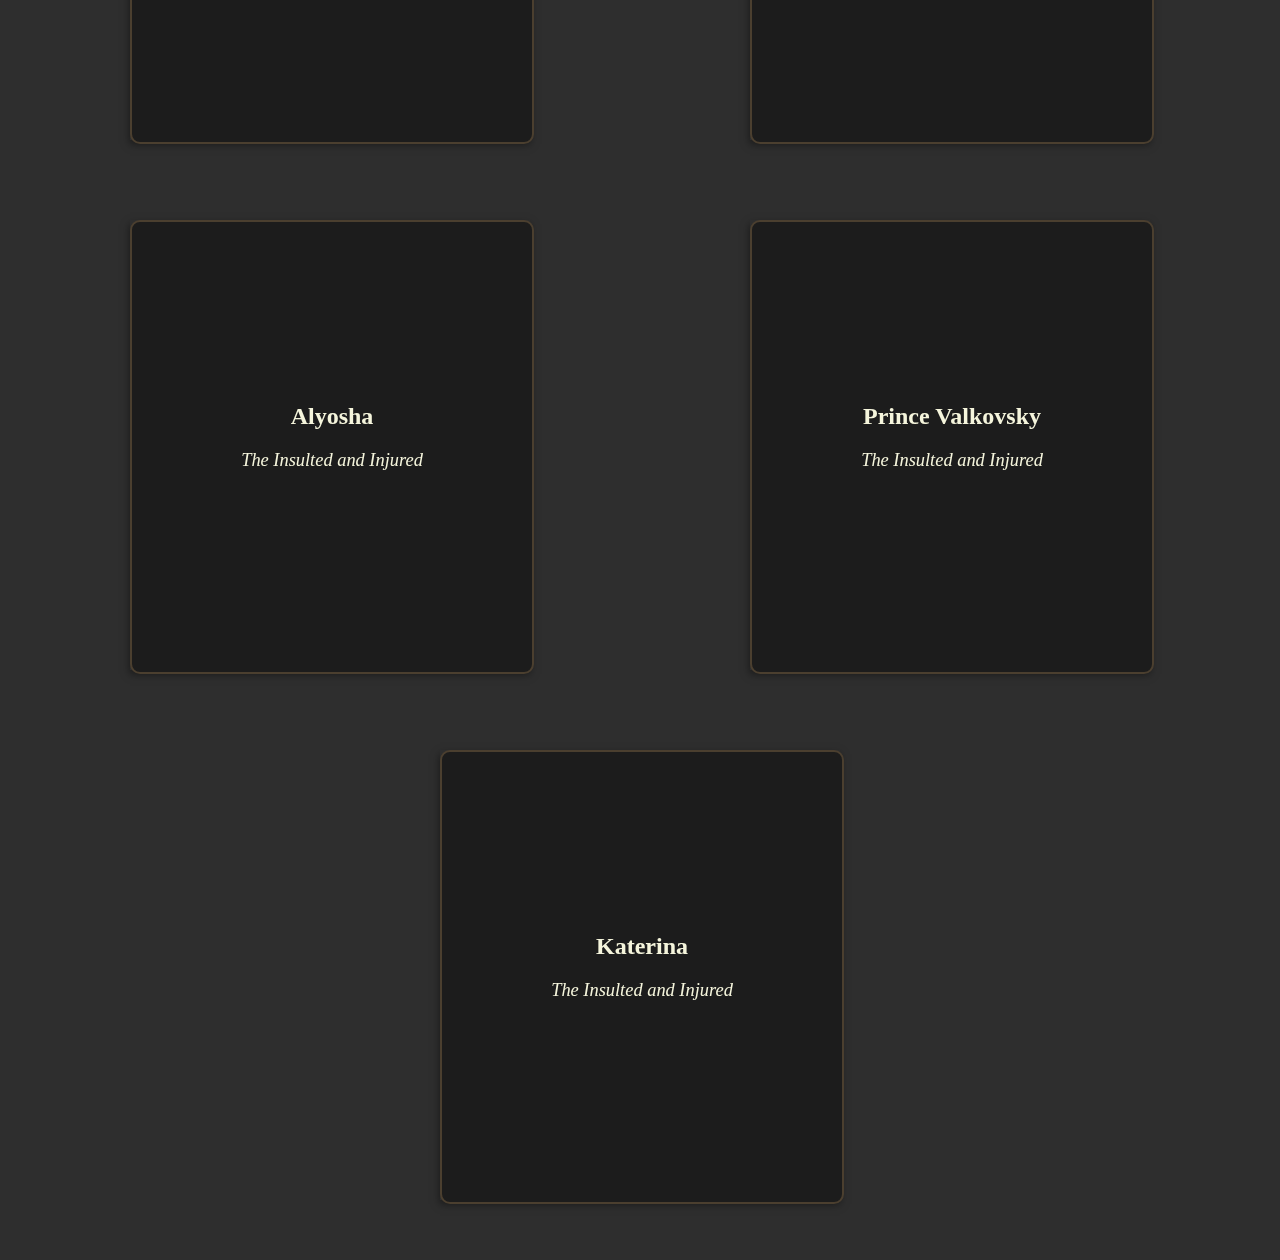
==== commit de503ba8: "Update characters.html" ====
--- a/characters.html
+++ b/characters.html
@@ -8,7 +8,7 @@
   </head>
   <body>
     <h1>Dostoyevsky's Characters</h1>
-    <h4>Click on a card to view character's description and symbolism</h3>
+    <h4>Click on a card to view character's description and symbolism</h4>
     <div class="characters-container">
 
     </div>
--- a/style.css
+++ b/style.css
@@ -61,6 +61,7 @@
   color: var(--text-color);
   top: 0;
   left: 0;
+  right: 0;
   box-shadow: 0 2px 4px rgba(0, 0, 0, 0.1);
 }
 
@@ -323,6 +324,7 @@
   flex-direction: column;
   align-items: center;
   margin-top: 20px;
+  margin-bottom: 50px;
 }
 
 .timeline {
@@ -410,9 +412,10 @@
   flex-wrap: wrap;
   justify-content: space-around;
   padding: 20px;
-}
-
-.card-container {
+
+}
+
+.card-container {  margin: 20px;
   perspective: 1000px;
 }
 
